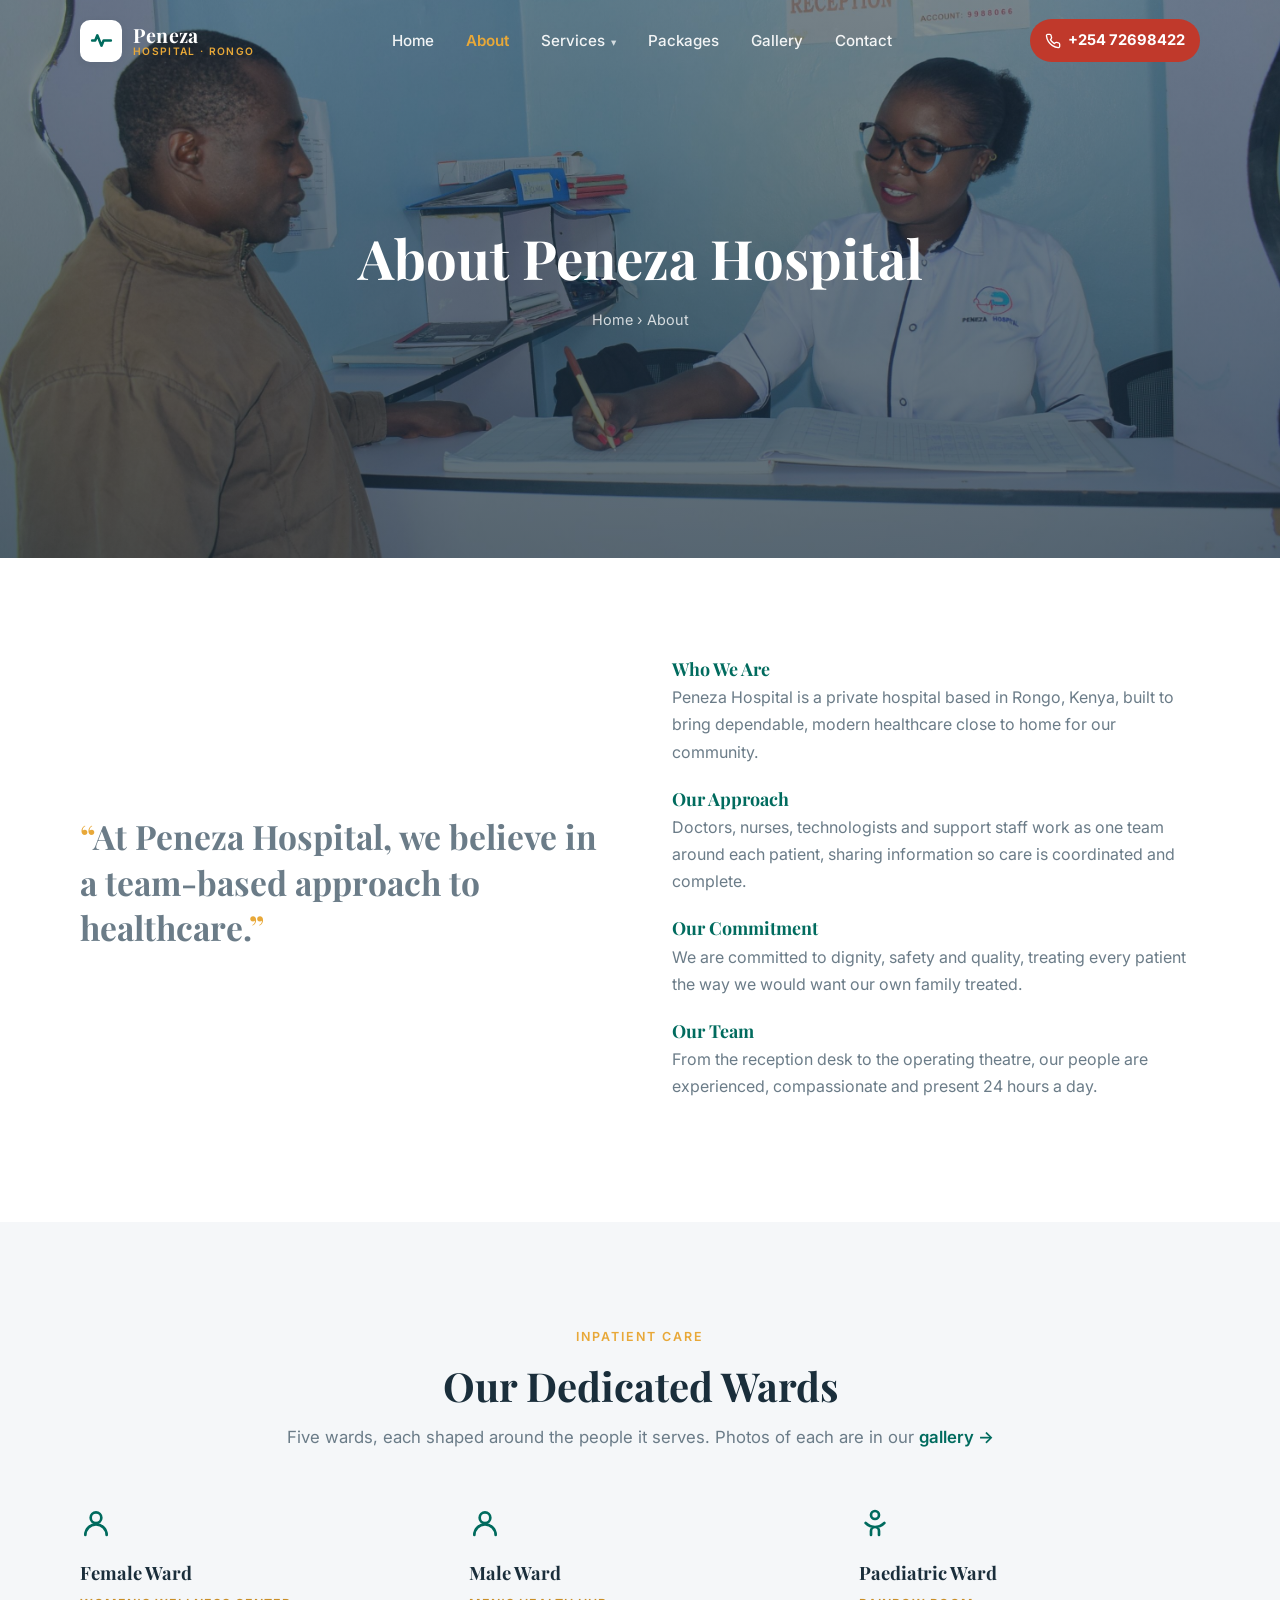
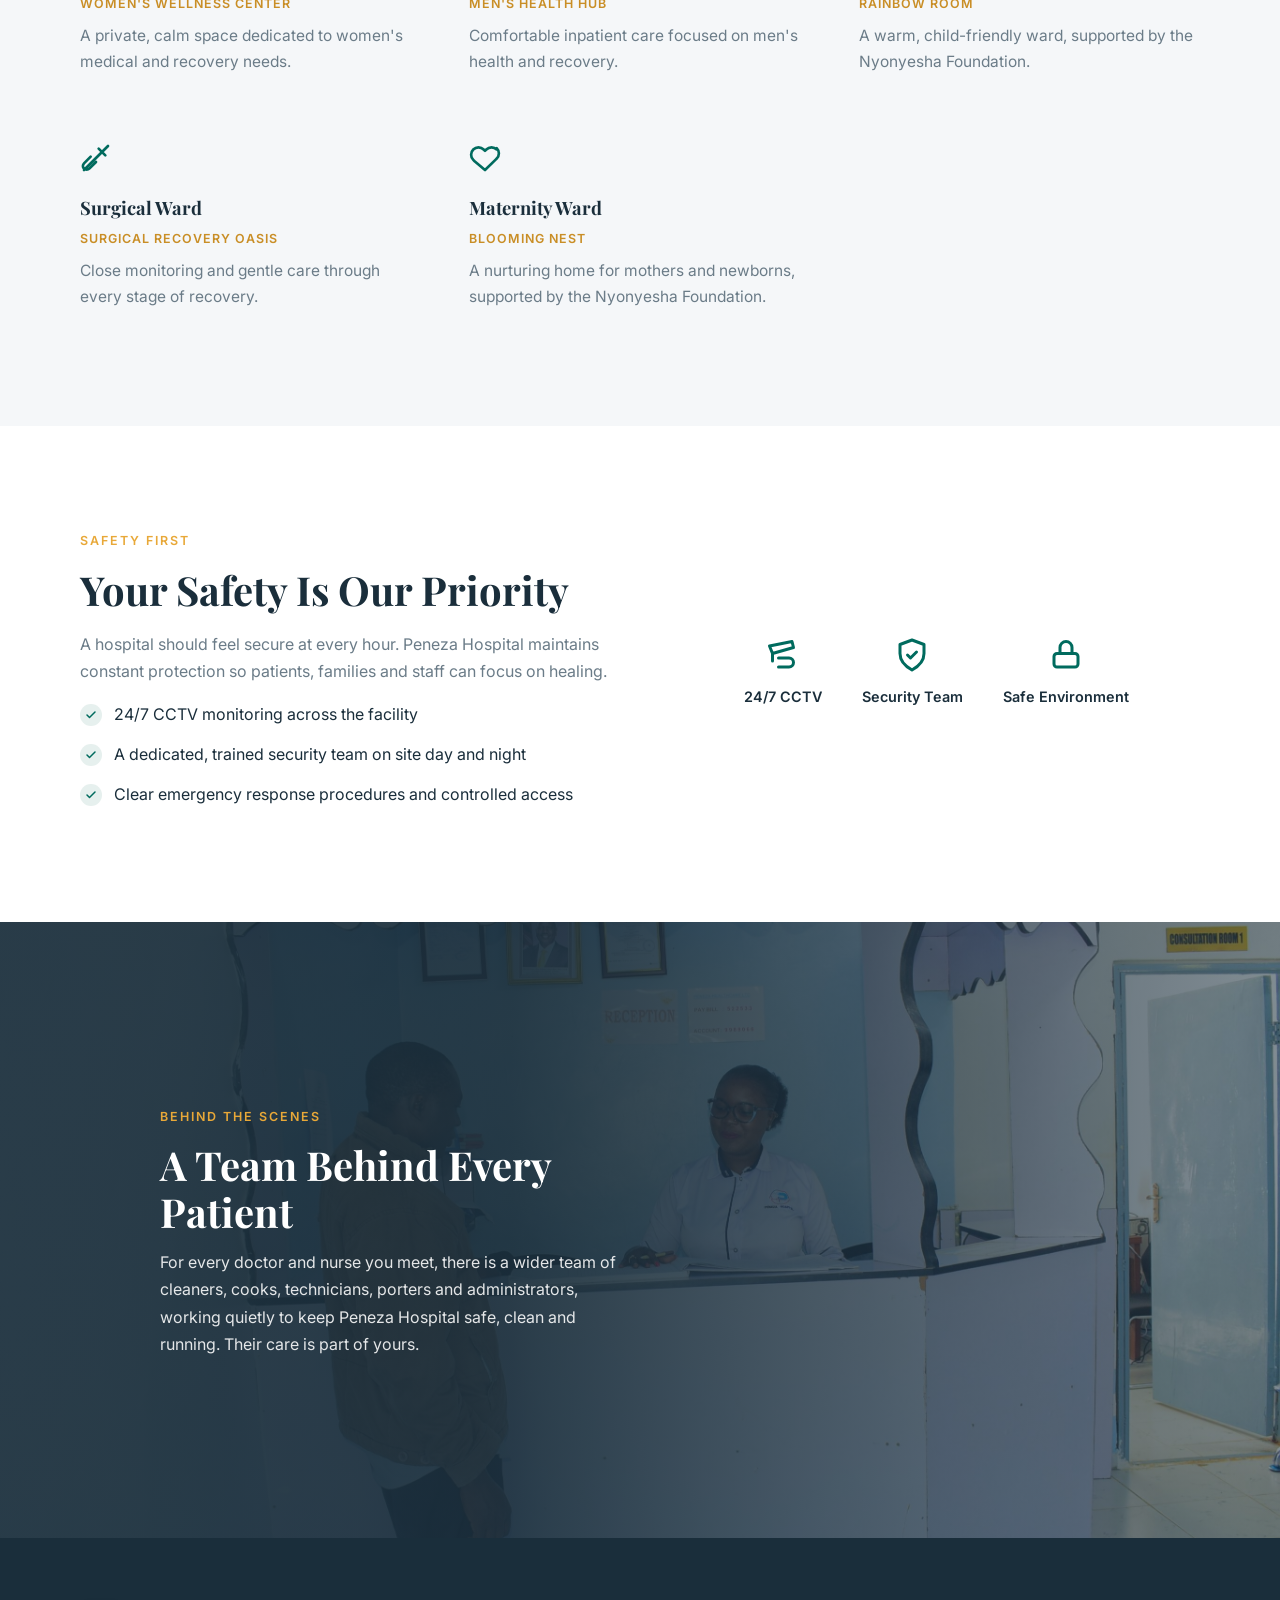
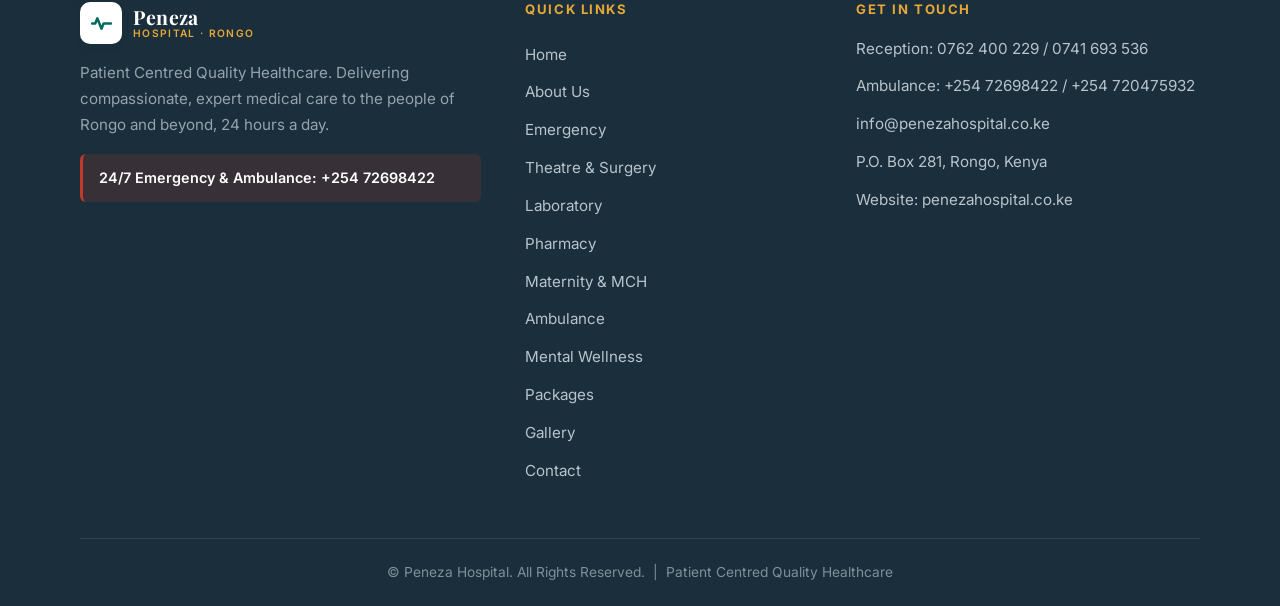
==== about.html @ cadd8152 "Initial commit: website files" ====
<!DOCTYPE html>
<html lang="en">
<head>
<meta charset="UTF-8">
<meta name="viewport" content="width=device-width, initial-scale=1.0">
<title>About · Peneza Hospital</title>
<meta name="description" content="Learn about Peneza Hospital, our team-based approach, dedicated wards, and commitment to safe, compassionate care in Rongo, Kenya.">
<link rel="preconnect" href="https://fonts.googleapis.com">
<link rel="preconnect" href="https://fonts.gstatic.com" crossorigin>
<link href="https://fonts.googleapis.com/css2?family=Playfair+Display:wght@500;600;700;800&family=Inter:wght@400;500;600;700&display=swap" rel="stylesheet">
<link rel="stylesheet" href="css/styles.css">
</head>
<body>
<nav class="nav" id="nav">
  <div class="container nav__inner">
    <a class="logo" href="index.html" aria-label="Peneza Hospital home">
      <span class="logo__mark"><svg viewBox="0 0 24 24" fill="none" stroke="#006B5E" stroke-width="2.4" stroke-linecap="round" stroke-linejoin="round"><path d="M3 12h3l2-5 4 10 2-5h7"/></svg></span>
      <span class="logo__text">
        <span class="logo__name">Peneza</span>
        <span class="logo__tag">Hospital · Rongo</span>
      </span>
    </a>
    <ul class="nav__links">
      <li><a class="navlink" href="index.html">Home</a></li>
      <li><a class="navlink active" href="about.html">About</a></li>
      <li class="has-drop">
        <a class="navlink" href="#" aria-haspopup="true">Services</a>
        <div class="dropdown"><a href="about.html#wards">Inpatient Services</a><a href="emergency.html">Emergency</a><a href="theatre.html">Theatre / Surgery</a><a href="laboratory.html">Laboratory</a><a href="pharmacy.html">Pharmacy</a><a href="maternity.html">Maternity &amp; MCH</a><a href="ambulance.html">Ambulance</a><a href="mental-wellness.html">Mental Wellness</a><a href="contact.html">Outpatient / Special Clinics</a></div>
      </li>
      <li><a class="navlink" href="packages.html">Packages</a></li>
      <li><a class="navlink" href="gallery.html">Gallery</a></li>
      <li><a class="navlink" href="contact.html">Contact</a></li>
    </ul>
    <div class="nav__actions">
      <a class="nav__emergency" href="tel:+25472698422"><svg viewBox="0 0 24 24" fill="none" stroke="currentColor" stroke-width="2" stroke-linecap="round" stroke-linejoin="round"><path d="M22 16.9v3a2 2 0 0 1-2.2 2 19.8 19.8 0 0 1-8.6-3 19.5 19.5 0 0 1-6-6 19.8 19.8 0 0 1-3-8.6A2 2 0 0 1 4.1 2h3a2 2 0 0 1 2 1.7c.1 1 .4 1.9.7 2.8a2 2 0 0 1-.5 2.1L8.1 9.9a16 16 0 0 0 6 6l1.3-1.3a2 2 0 0 1 2.1-.5c.9.3 1.8.6 2.8.7a2 2 0 0 1 1.7 2z"/></svg><span>+254 72698422</span></a>
      <button class="hamburger" aria-label="Open menu" aria-expanded="false"><span></span><span></span><span></span></button>
    </div>
  </div>
</nav>
<div class="mobile-menu" id="mobileMenu">
  <a href="index.html">Home</a>
  <a href="about.html">About</a>
  <span class="mm-sub">Services</span>
  <a href="about.html#wards">Inpatient Services</a><a href="emergency.html">Emergency</a><a href="theatre.html">Theatre / Surgery</a><a href="laboratory.html">Laboratory</a><a href="pharmacy.html">Pharmacy</a><a href="maternity.html">Maternity &amp; MCH</a><a href="ambulance.html">Ambulance</a><a href="mental-wellness.html">Mental Wellness</a><a href="contact.html">Outpatient / Special Clinics</a>
  <a href="packages.html">Packages</a>
  <a href="gallery.html">Gallery</a>
  <a href="contact.html">Contact</a>
  <a class="mm-emergency" href="tel:+25472698422">Emergency: +254 72698422</a>
</div><header class="hero hero--half">
  <div class="hero__bg" style="background-image:url('images/reception/RECEPTION%202.jpeg')"></div>
  <div class="hero__overlay hero__overlay--dark"></div>
  <div class="hero__content"><div class="container"><h1 data-reveal-text>About Peneza Hospital</h1>
        <div class="breadcrumb"><a href="index.html">Home</a> &rsaquo; About</div></div></div>
  
</header>
<section class="section"><div class="container"><div class="split">
  <div class="reveal"><p class="pullquote">At Peneza Hospital, we believe in a team-based approach to healthcare.</p></div>
  <div class="reveal">
    <div class="label-block"><h4>Who We Are</h4><p>Peneza Hospital is a private hospital based in Rongo, Kenya, built to bring dependable, modern healthcare close to home for our community.</p></div>
    <div class="label-block"><h4>Our Approach</h4><p>Doctors, nurses, technologists and support staff work as one team around each patient, sharing information so care is coordinated and complete.</p></div>
    <div class="label-block"><h4>Our Commitment</h4><p>We are committed to dignity, safety and quality, treating every patient the way we would want our own family treated.</p></div>
    <div class="label-block"><h4>Our Team</h4><p>From the reception desk to the operating theatre, our people are experienced, compassionate and present 24 hours a day.</p></div>
  </div>
</div></div></section>
<section class="section section--light" id="wards"><div class="container">
  <div class="section-head"><span class="eyebrow">Inpatient Care</span><h2>Our Dedicated Wards</h2>
  <p>Five wards, each shaped around the people it serves. Photos of each are in our <a href="gallery.html" class="arrow-link" style="font-size:inherit">gallery &rarr;</a></p></div>
  <div class="grid grid--3"><div class="card spotlight reveal"><span class="card__icon"><svg viewBox="0 0 24 24" fill="none" stroke="currentColor" stroke-width="2" stroke-linecap="round" stroke-linejoin="round"><circle cx="12" cy="8" r="4"/><path d="M4 21a8 8 0 0 1 16 0"/></svg></span>
      <h3 style="font-size:1.15rem">Female Ward</h3>
      <span class="role">Women's Wellness Center</span>
      <p>A private, calm space dedicated to women's medical and recovery needs.</p></div><div class="card spotlight reveal"><span class="card__icon"><svg viewBox="0 0 24 24" fill="none" stroke="currentColor" stroke-width="2" stroke-linecap="round" stroke-linejoin="round"><circle cx="12" cy="8" r="4"/><path d="M4 21a8 8 0 0 1 16 0"/></svg></span>
      <h3 style="font-size:1.15rem">Male Ward</h3>
      <span class="role">Men's Health Hub</span>
      <p>Comfortable inpatient care focused on men's health and recovery.</p></div><div class="card spotlight reveal"><span class="card__icon"><svg viewBox="0 0 24 24" fill="none" stroke="currentColor" stroke-width="2" stroke-linecap="round" stroke-linejoin="round"><circle cx="12" cy="6" r="3"/><path d="M9 21v-3a3 3 0 0 1 6 0v3M5 12c2 2 5 3 7 3s5-1 7-3"/></svg></span>
      <h3 style="font-size:1.15rem">Paediatric Ward</h3>
      <span class="role">Rainbow Room</span>
      <p>A warm, child-friendly ward, supported by the Nyonyesha Foundation.</p></div><div class="card spotlight reveal"><span class="card__icon"><svg viewBox="0 0 24 24" fill="none" stroke="currentColor" stroke-width="2" stroke-linecap="round" stroke-linejoin="round"><path d="M3 21 21 3M14 5l5 5M8 11l-5 5a2.8 2.8 0 0 0 4 4l5-5"/></svg></span>
      <h3 style="font-size:1.15rem">Surgical Ward</h3>
      <span class="role">Surgical Recovery Oasis</span>
      <p>Close monitoring and gentle care through every stage of recovery.</p></div><div class="card spotlight reveal"><span class="card__icon"><svg viewBox="0 0 24 24" fill="none" stroke="currentColor" stroke-width="2" stroke-linecap="round" stroke-linejoin="round"><path d="M20.8 5.6a5.5 5.5 0 0 0-7.8 0L12 6.6l-1-1a5.5 5.5 0 0 0-7.8 7.8l1 1L12 21l7.8-7.6 1-1a5.5 5.5 0 0 0 0-7.8z"/></svg></span>
      <h3 style="font-size:1.15rem">Maternity Ward</h3>
      <span class="role">Blooming Nest</span>
      <p>A nurturing home for mothers and newborns, supported by the Nyonyesha Foundation.</p></div></div>
</div></section>
<section class="section"><div class="container"><div class="split">
  <div class="reveal"><span class="eyebrow">Safety First</span><h2>Your Safety Is Our Priority</h2>
  <p>A hospital should feel secure at every hour. Peneza Hospital maintains constant protection so patients, families and staff can focus on healing.</p>
  <ul class="checklist">
    <li>24/7 CCTV monitoring across the facility</li>
    <li>A dedicated, trained security team on site day and night</li>
    <li>Clear emergency response procedures and controlled access</li>
  </ul></div>
  <div class="reveal" style="display:flex;align-items:center;justify-content:center"><div class="badges" style="justify-content:center"><div class="badge"><div class="ico"><svg viewBox="0 0 24 24" fill="none" stroke="currentColor" stroke-width="2" stroke-linecap="round" stroke-linejoin="round"><path d="M3 6l15-3 1 4-14 4zM5 11v5M9 14h7a3 3 0 0 1 0 6H9"/></svg></div><span>24/7 CCTV</span></div><div class="badge"><div class="ico"><svg viewBox="0 0 24 24" fill="none" stroke="currentColor" stroke-width="2" stroke-linecap="round" stroke-linejoin="round"><path d="M12 2 4 5v6c0 5 3.5 8.5 8 11 4.5-2.5 8-6 8-11V5z"/><path d="m9 12 2 2 4-4"/></svg></div><span>Security Team</span></div><div class="badge"><div class="ico"><svg viewBox="0 0 24 24" fill="none" stroke="currentColor" stroke-width="2" stroke-linecap="round" stroke-linejoin="round"><rect x="4" y="11" width="16" height="9" rx="2"/><path d="M8 11V7a4 4 0 0 1 8 0v4"/></svg></div><span>Safe Environment</span></div></div></div>
</div></div></section>
<section class="section feature-banner" style="border-radius:0">
  <div class="feature-banner__media"><img src="images/reception/RECEP%203.jpeg" alt="Peneza Hospital support staff"></div>
  <div class="feature-banner__overlay"></div>
  <div class="container"><div class="feature-banner__inner reveal">
    <span class="eyebrow">Behind The Scenes</span><h2>A Team Behind Every Patient</h2>
    <p>For every doctor and nurse you meet, there is a wider team of cleaners, cooks, technicians, porters and administrators, working quietly to keep Peneza Hospital safe, clean and running. Their care is part of yours.</p>
  </div></div>
</section>
<footer class="footer">
  <div class="container">
    <div class="footer__grid">
      <div>
        <a class="logo" href="index.html">
          <span class="logo__mark"><svg viewBox="0 0 24 24" fill="none" stroke="#006B5E" stroke-width="2.4" stroke-linecap="round" stroke-linejoin="round"><path d="M3 12h3l2-5 4 10 2-5h7"/></svg></span>
          <span class="logo__text"><span class="logo__name">Peneza</span><span class="logo__tag">Hospital · Rongo</span></span>
        </a>
        <p class="footer__tag">Patient Centred Quality Healthcare. Delivering compassionate, expert medical care to the people of Rongo and beyond, 24 hours a day.</p>
        <div class="footer__emergency">24/7 Emergency &amp; Ambulance: +254 72698422</div>
      </div>
      <div>
        <h4>Quick Links</h4>
        <div class="footer__links">
          <a href="index.html">Home</a>
          <a href="about.html">About Us</a>
          <a href="emergency.html">Emergency</a>
          <a href="theatre.html">Theatre &amp; Surgery</a>
          <a href="laboratory.html">Laboratory</a>
          <a href="pharmacy.html">Pharmacy</a>
          <a href="maternity.html">Maternity &amp; MCH</a>
          <a href="ambulance.html">Ambulance</a>
          <a href="mental-wellness.html">Mental Wellness</a>
          <a href="packages.html">Packages</a>
          <a href="gallery.html">Gallery</a>
          <a href="contact.html">Contact</a>
        </div>
      </div>
      <div>
        <h4>Get In Touch</h4>
        <div class="footer__contact">
          <p>Reception: <a href="tel:0762400229">0762 400 229</a> / <a href="tel:0741693536">0741 693 536</a></p>
          <p>Ambulance: <a href="tel:+25472698422">+254 72698422</a> / <a href="tel:+254720475932">+254 720475932</a></p>
          <p><a href="mailto:info@penezahospital.co.ke">info@penezahospital.co.ke</a></p>
          <p>P.O. Box 281, Rongo, Kenya</p>
          <p>Website: penezahospital.co.ke</p>
        </div>
      </div>
    </div>
    <div class="footer__bottom">
      &copy; Peneza Hospital. All Rights Reserved. &nbsp;|&nbsp; Patient Centred Quality Healthcare
    </div>
  </div>
</footer>
<script src="js/script.js"></script>
</body>
</html>
---- css/styles.css ----
/* ============================================================
   PENEZA HOSPITAL — styles.css
   Patient Centred Quality Healthcare
   ============================================================ */

/* ---------- Design Tokens ---------- */
:root {
  --teal:        #006B5E;
  --teal-dark:   #02564B;
  --teal-light:  #E6F0EE;
  --gold:        #E8A838;
  --gold-dark:   #C98E26;
  --dark:        #1A2E3B;
  --dark-90:     rgba(26, 46, 59, 0.90);
  --light-bg:    #F5F7F9;
  --white:       #FFFFFF;
  --muted:       #6B7C88;
  --border:      #E2E8ED;
  --red:         #C0392B;
  --red-dark:    #A2301F;

  --shadow-sm:   0 2px 8px rgba(26, 46, 59, 0.06);
  --shadow-md:   0 6px 24px rgba(26, 46, 59, 0.10);
  --shadow-lg:   0 14px 44px rgba(26, 46, 59, 0.16);

  --radius:      8px;
  --radius-lg:   14px;

  --maxw:        1200px;
  --pad:         clamp(20px, 5vw, 40px);

  --t-fast:      0.2s ease;
  --t-base:      0.3s ease;

  --ff-head:     'Playfair Display', Georgia, serif;
  --ff-body:     'Inter', system-ui, -apple-system, sans-serif;
}

/* ---------- Reset ---------- */
*, *::before, *::after { box-sizing: border-box; }
* { margin: 0; padding: 0; }
html { scroll-behavior: smooth; -webkit-text-size-adjust: 100%; }
body {
  font-family: var(--ff-body);
  font-size: 16px;
  line-height: 1.7;
  color: var(--dark);
  background: var(--white);
  -webkit-font-smoothing: antialiased;
  overflow-x: hidden;
}
img { display: block; max-width: 100%; height: auto; }
a { color: inherit; text-decoration: none; }
ul { list-style: none; }
button { font-family: inherit; cursor: pointer; border: none; background: none; }

/* ---------- Typography ---------- */
h1, h2, h3, h4 { font-family: var(--ff-head); line-height: 1.18; font-weight: 700; color: var(--dark); }
h1 { font-size: clamp(2.1rem, 5vw, 3.4rem); }
h2 { font-size: clamp(1.7rem, 3.6vw, 2.5rem); }
h3 { font-size: clamp(1.2rem, 2vw, 1.5rem); }
h4 { font-size: 1.12rem; }
p  { color: var(--dark); }
.muted { color: var(--muted); }

/* ---------- Layout helpers ---------- */
.container { width: 100%; max-width: var(--maxw); margin: 0 auto; padding: 0 var(--pad); }
.section { padding: clamp(56px, 9vw, 100px) 0; }
.section--light { background: var(--light-bg); }
.section--teal  { background: var(--teal); color: var(--white); }
.section--teal h1, .section--teal h2, .section--teal h3 { color: var(--white); }
.section--dark  { background: var(--dark); color: #DCE4E9; }
.section--dark h1, .section--dark h2, .section--dark h3 { color: var(--white); }

.eyebrow {
  display: inline-block;
  font-family: var(--ff-body);
  font-size: 0.78rem;
  font-weight: 600;
  letter-spacing: 0.16em;
  text-transform: uppercase;
  color: var(--gold);
  margin-bottom: 14px;
}
.section--teal .eyebrow, .section--dark .eyebrow { color: var(--gold); }

.section-head { max-width: 720px; margin: 0 auto clamp(34px, 5vw, 56px); text-align: center; }
.section-head.left { margin-left: 0; text-align: left; }
.section-head p { color: var(--muted); margin-top: 14px; font-size: 1.05rem; }
.section--teal .section-head p, .section--dark .section-head p { color: rgba(255,255,255,0.82); }

.lede { font-size: 1.12rem; color: var(--muted); }

/* ---------- Buttons ---------- */
.btn {
  display: inline-flex; align-items: center; gap: 9px;
  font-family: var(--ff-body);
  font-weight: 600; font-size: 0.98rem;
  padding: 14px 28px; border-radius: var(--radius);
  transition: transform var(--t-fast), background var(--t-fast), color var(--t-fast), box-shadow var(--t-fast);
  white-space: nowrap; line-height: 1;
}
.btn:focus-visible { outline: 3px solid var(--gold); outline-offset: 3px; }
.btn--gold  { background: var(--gold); color: var(--dark); }
.btn--gold:hover { background: var(--gold-dark); transform: translateY(-2px); box-shadow: var(--shadow-md); }
.btn--teal  { background: var(--teal); color: var(--white); }
.btn--teal:hover { background: var(--teal-dark); transform: translateY(-2px); box-shadow: var(--shadow-md); }
.btn--white { background: var(--white); color: var(--teal); }
.btn--white:hover { transform: translateY(-2px); box-shadow: var(--shadow-md); }
.btn--outline { background: transparent; color: var(--white); border: 2px solid rgba(255,255,255,0.85); }
.btn--outline:hover { background: var(--white); color: var(--teal); transform: translateY(-2px); }
.btn--outline-teal { background: transparent; color: var(--teal); border: 2px solid var(--teal); }
.btn--outline-teal:hover { background: var(--teal); color: var(--white); }
.btn--red { background: var(--red); color: var(--white); }
.btn--red:hover { background: var(--red-dark); transform: translateY(-2px); box-shadow: var(--shadow-md); }

.arrow-link {
  display: inline-flex; align-items: center; gap: 7px;
  font-weight: 600; color: var(--teal);
  transition: gap var(--t-fast), color var(--t-fast);
}
.arrow-link:hover { gap: 12px; color: var(--gold-dark); }
.section--teal .arrow-link, .section--dark .arrow-link { color: var(--gold); }

/* ============================================================
   NAVBAR
   ============================================================ */
.nav {
  position: fixed; top: 0; left: 0; right: 0; z-index: 1000;
  background: transparent;
  transition: background var(--t-base), box-shadow var(--t-base), padding var(--t-base);
  padding: 18px 0;
}
.nav.scrolled { background: var(--dark); box-shadow: 0 4px 20px rgba(0,0,0,0.25); padding: 11px 0; }
.nav__inner { display: flex; align-items: center; justify-content: space-between; gap: 18px; }

.logo { display: flex; align-items: center; gap: 11px; color: var(--white); }
.logo__mark {
  width: 42px; height: 42px; border-radius: 10px;
  background: var(--white); display: grid; place-items: center; flex: none;
  box-shadow: var(--shadow-sm);
}
.logo__mark svg { width: 25px; height: 25px; }
.logo__text { line-height: 1.1; }
.logo__name { font-family: var(--ff-head); font-weight: 700; font-size: 1.22rem; color: var(--white); letter-spacing: 0.01em; }
.logo__tag  { display: block; font-size: 0.64rem; letter-spacing: 0.13em; text-transform: uppercase; color: var(--gold); font-weight: 600; }

.nav__links { display: flex; align-items: center; gap: 4px; }
.nav__links > li { position: relative; }
.nav__links a.navlink {
  display: inline-block; padding: 10px 14px; color: rgba(255,255,255,0.92);
  font-weight: 500; font-size: 0.95rem; border-radius: 6px;
  transition: color var(--t-fast), background var(--t-fast);
}
.nav__links a.navlink:hover, .nav__links a.navlink.active { color: var(--gold); }
.nav__links a.navlink.active { font-weight: 600; }

/* dropdown */
.has-drop > .navlink::after { content: "▾"; font-size: 0.7em; margin-left: 6px; opacity: 0.8; }
.dropdown {
  position: absolute; top: calc(100% + 8px); left: 0;
  background: var(--white); min-width: 252px; border-radius: var(--radius);
  box-shadow: var(--shadow-lg); padding: 8px; opacity: 0; visibility: hidden;
  transform: translateY(8px); transition: all var(--t-fast); border: 1px solid var(--border);
}
.has-drop:hover .dropdown, .has-drop:focus-within .dropdown { opacity: 1; visibility: visible; transform: translateY(0); }
.dropdown a {
  display: block; padding: 10px 14px; color: var(--dark); font-size: 0.92rem;
  border-radius: 6px; transition: background var(--t-fast), color var(--t-fast); font-weight: 500;
}
.dropdown a:hover { background: var(--teal-light); color: var(--teal); }

/* nav right actions */
.nav__actions { display: flex; align-items: center; gap: 14px; }
.nav__emergency {
  display: inline-flex; align-items: center; gap: 7px;
  color: var(--white); font-weight: 700; font-size: 0.92rem;
  background: var(--red); padding: 9px 15px; border-radius: 50px;
  animation: pulse 2.2s infinite; white-space: nowrap;
}
.nav__emergency svg { width: 16px; height: 16px; }
@keyframes pulse {
  0%   { box-shadow: 0 0 0 0 rgba(192,57,43,0.55); }
  70%  { box-shadow: 0 0 0 12px rgba(192,57,43,0); }
  100% { box-shadow: 0 0 0 0 rgba(192,57,43,0); }
}

.hamburger { display: none; width: 44px; height: 44px; flex-direction: column; gap: 6px; justify-content: center; align-items: center; }
.hamburger span { width: 26px; height: 2px; background: var(--white); border-radius: 2px; transition: transform var(--t-base), opacity var(--t-base); }
.hamburger.open span:nth-child(1) { transform: translateY(8px) rotate(45deg); }
.hamburger.open span:nth-child(2) { opacity: 0; }
.hamburger.open span:nth-child(3) { transform: translateY(-8px) rotate(-45deg); }

/* mobile overlay menu */
.mobile-menu {
  position: fixed; inset: 0; z-index: 999; background: var(--dark);
  display: flex; flex-direction: column; justify-content: center; align-items: center;
  gap: 6px; padding: 80px 24px 40px; opacity: 0; visibility: hidden; transform: translateY(-12px);
  transition: opacity var(--t-base), transform var(--t-base), visibility var(--t-base);
  overflow-y: auto;
}
.mobile-menu.open { opacity: 1; visibility: visible; transform: translateY(0); }
.mobile-menu a { color: var(--white); font-family: var(--ff-head); font-size: 1.45rem; padding: 9px 0; transition: color var(--t-fast); }
.mobile-menu a:hover, .mobile-menu a.active { color: var(--gold); }
.mobile-menu .mm-sub { font-family: var(--ff-body); font-size: 1rem; color: rgba(255,255,255,0.7); padding: 5px 0; }
.mobile-menu .mm-emergency { margin-top: 20px; color: var(--white); background: var(--red); padding: 12px 26px; border-radius: 50px; font-family: var(--ff-body); font-weight: 700; font-size: 1rem; }

/* ============================================================
   HERO
   ============================================================ */
.hero {
  position: relative; min-height: 100vh; display: flex; align-items: center;
  color: var(--white); text-align: center;
}
.hero--half { min-height: 62vh; }
.hero__bg { position: absolute; inset: 0; background-size: cover; background-position: center; z-index: 0; }
.hero__overlay { position: absolute; inset: 0; z-index: 1; }
.hero__overlay--dark { background: linear-gradient(180deg, rgba(26,46,59,0.55), rgba(26,46,59,0.72)); }
.hero__overlay--teal { background: linear-gradient(180deg, rgba(0,107,94,0.62), rgba(2,40,35,0.80)); }
.hero__overlay--red  { background: linear-gradient(180deg, rgba(120,30,22,0.55), rgba(80,18,12,0.80)); }
.hero__content { position: relative; z-index: 2; width: 100%; }
.hero__content .container { max-width: 880px; }
.hero h1 { color: var(--white); margin-bottom: 18px; }
.hero p { color: rgba(255,255,255,0.9); font-size: 1.18rem; max-width: 640px; margin: 0 auto; }
.hero__cta { display: flex; gap: 16px; justify-content: center; flex-wrap: wrap; margin-top: 32px; }
.hero__scroll { position: absolute; bottom: 28px; left: 50%; transform: translateX(-50%); z-index: 2; color: rgba(255,255,255,0.8); font-size: 0.8rem; letter-spacing: 0.1em; text-transform: uppercase; animation: bob 2.4s ease-in-out infinite; }
@keyframes bob { 0%,100% { transform: translate(-50%, 0); } 50% { transform: translate(-50%, 8px); } }

/* breadcrumb */
.breadcrumb { position: relative; z-index: 2; margin-top: 14px; font-size: 0.9rem; color: rgba(255,255,255,0.78); }
.breadcrumb a:hover { color: var(--gold); }

/* ============================================================
   STATS BAR
   ============================================================ */
.stats { background: var(--teal); }
.stats__grid { display: grid; grid-template-columns: repeat(4, 1fr); }
.stats__item { text-align: center; padding: 40px 20px; color: var(--white); position: relative; }
.stats__item:not(:last-child)::after { content: ""; position: absolute; right: 0; top: 22%; height: 56%; width: 1px; background: rgba(255,255,255,0.22); }
.stats__num { font-family: var(--ff-head); font-size: clamp(1.7rem, 3.4vw, 2.5rem); font-weight: 700; color: var(--gold); line-height: 1; }
.stats__label { margin-top: 10px; font-size: 0.92rem; color: rgba(255,255,255,0.88); }

/* ============================================================
   CARDS / GRIDS
   ============================================================ */
.grid { display: grid; gap: 26px; }
.grid--3 { grid-template-columns: repeat(3, 1fr); }
.grid--2 { grid-template-columns: repeat(2, 1fr); }
.grid--4 { grid-template-columns: repeat(4, 1fr); }

.card {
  background: var(--white); border: 1px solid var(--border); border-radius: var(--radius);
  padding: 32px 28px; box-shadow: var(--shadow-sm);
  transition: transform var(--t-base), box-shadow var(--t-base), border-color var(--t-base);
}
.card:hover { transform: scale(1.02); box-shadow: var(--shadow-md); border-color: var(--teal-light); }
.card__icon {
  width: 56px; height: 56px; border-radius: 12px; background: var(--teal-light);
  display: grid; place-items: center; margin-bottom: 18px; color: var(--teal);
}
.card__icon svg { width: 28px; height: 28px; }
.card h3 { margin-bottom: 10px; }
.card p { color: var(--muted); font-size: 0.97rem; margin-bottom: 16px; }
.card .arrow-link { font-size: 0.92rem; }

/* feature/benefit compact cards */
.feature { text-align: center; padding: 28px 20px; }
.feature .card__icon { margin: 0 auto 18px; }
.feature h4 { margin-bottom: 8px; }
.feature p { color: var(--muted); font-size: 0.94rem; }

/* person cards */
.person h3 { margin-bottom: 6px; }
.person .role { color: var(--gold-dark); font-weight: 600; font-size: 0.85rem; letter-spacing: 0.06em; text-transform: uppercase; margin-bottom: 12px; }

/* ============================================================
   SPLIT LAYOUT
   ============================================================ */
.split { display: grid; grid-template-columns: 1fr 1fr; gap: clamp(30px, 5vw, 64px); align-items: center; }
.split__media { border-radius: var(--radius-lg); overflow: hidden; box-shadow: var(--shadow-md); }
.split__media img { width: 100%; height: 100%; object-fit: cover; aspect-ratio: 4/3; transition: transform 0.5s ease; }
.split__media:hover img { transform: scale(1.04); }
.split--reverse .split__media { order: 2; }
.split h2 { margin-bottom: 18px; }
.split p { color: var(--muted); margin-bottom: 16px; }
.split .label-block { margin-bottom: 22px; }
.split .label-block h4 { color: var(--teal); margin-bottom: 5px; }
.split .label-block p { margin-bottom: 0; }

.checklist li { display: flex; gap: 12px; align-items: flex-start; margin-bottom: 13px; color: var(--dark); }
.checklist li::before { content: ""; flex: none; width: 22px; height: 22px; margin-top: 3px; border-radius: 50%; background: var(--teal-light) url("data:image/svg+xml,%3Csvg xmlns='http://www.w3.org/2000/svg' width='12' height='12' viewBox='0 0 24 24' fill='none' stroke='%23006B5E' stroke-width='3' stroke-linecap='round' stroke-linejoin='round'%3E%3Cpolyline points='20 6 9 17 4 12'/%3E%3C/svg%3E") center / 12px no-repeat; }

/* ============================================================
   WARD SCROLL ROW
   ============================================================ */
.ward-row { display: grid; grid-auto-flow: column; grid-auto-columns: minmax(230px, 1fr); gap: 22px; overflow-x: auto; padding: 6px 2px 22px; scroll-snap-type: x mandatory; }
.ward-row::-webkit-scrollbar { height: 8px; }
.ward-row::-webkit-scrollbar-thumb { background: var(--border); border-radius: 50px; }
.ward-card { position: relative; border-radius: var(--radius); overflow: hidden; box-shadow: var(--shadow-sm); scroll-snap-align: start; transition: transform var(--t-base), box-shadow var(--t-base); }
.ward-card:hover { transform: scale(1.02); box-shadow: var(--shadow-md); }
.ward-card img { width: 100%; aspect-ratio: 3/4; object-fit: cover; }
.ward-card__cap { position: absolute; inset: auto 0 0 0; padding: 40px 18px 18px; background: linear-gradient(180deg, transparent, rgba(26,46,59,0.92)); color: var(--white); }
.ward-card__cap .name { font-family: var(--ff-head); font-weight: 700; font-size: 1.1rem; }
.ward-card__cap .sub { font-size: 0.82rem; color: var(--gold); }

/* ============================================================
   EMERGENCY BANNER
   ============================================================ */
.emergency-banner { position: relative; background: var(--red); color: var(--white); text-align: center; overflow: hidden; }
.emergency-banner::before { content: ""; position: absolute; inset: 0; background: linear-gradient(120deg, var(--red-dark), var(--red)); opacity: 0.6; }
.emergency-banner .container { position: relative; z-index: 1; }
.emergency-banner h2 { color: var(--white); margin-bottom: 12px; }
.emergency-banner p { color: rgba(255,255,255,0.9); max-width: 600px; margin: 0 auto 28px; }
.emergency-banner__btns { display: flex; gap: 16px; justify-content: center; flex-wrap: wrap; }

/* ============================================================
   PHOTO STRIP / GRID
   ============================================================ */
.photo-strip { display: grid; grid-template-columns: repeat(3, 1fr); gap: 16px; }
.photo-strip img { width: 100%; aspect-ratio: 4/3; object-fit: cover; border-radius: var(--radius); box-shadow: var(--shadow-sm); transition: transform var(--t-base); }
.photo-strip img:hover { transform: scale(1.02); }

.photo-grid { display: grid; grid-template-columns: repeat(3, 1fr); gap: 14px; }
.photo-grid img { width: 100%; aspect-ratio: 1/1; object-fit: cover; border-radius: var(--radius); box-shadow: var(--shadow-sm); transition: transform var(--t-base); }
.photo-grid img:hover { transform: scale(1.02); }
.photo-grid .span-2 { grid-column: span 2; aspect-ratio: 2/1; }

/* feature banner (full-width image with text) */
.feature-banner { position: relative; color: var(--white); border-radius: var(--radius-lg); overflow: hidden; }
.feature-banner__media { position: absolute; inset: 0; }
.feature-banner__media img { width: 100%; height: 100%; object-fit: cover; }
.feature-banner__overlay { position: absolute; inset: 0; background: linear-gradient(90deg, rgba(26,46,59,0.92) 40%, rgba(26,46,59,0.55)); }
.feature-banner__inner { position: relative; z-index: 2; padding: clamp(40px, 7vw, 80px); max-width: 620px; }
.feature-banner h2 { color: var(--white); margin-bottom: 14px; }
.feature-banner p { color: rgba(255,255,255,0.88); }

/* ============================================================
   CALLOUT / PROMISE BOX
   ============================================================ */
.callout { background: var(--white); border: 1px solid var(--border); border-left: 5px solid var(--teal); border-radius: var(--radius); padding: clamp(28px, 4vw, 44px); box-shadow: var(--shadow-sm); }
.callout--gold { border-left-color: var(--gold); }
.callout h3 { margin-bottom: 16px; }
.callout .checklist li { color: var(--dark); }
.callout__btns { display: flex; gap: 14px; flex-wrap: wrap; margin-top: 22px; }

.pullquote { font-family: var(--ff-head); font-size: clamp(1.5rem, 3vw, 2.1rem); line-height: 1.35; color: var(--teal); font-weight: 700; }
.pullquote::before { content: "“"; color: var(--gold); }
.pullquote::after { content: "”"; color: var(--gold); }

/* ============================================================
   ACCORDION
   ============================================================ */
.accordion { border: 1px solid var(--border); border-radius: var(--radius); overflow: hidden; background: var(--white); box-shadow: var(--shadow-sm); }
.acc-item + .acc-item { border-top: 1px solid var(--border); }
.acc-head { width: 100%; text-align: left; padding: 22px 26px; font-family: var(--ff-head); font-size: 1.12rem; font-weight: 700; color: var(--dark); display: flex; justify-content: space-between; align-items: center; gap: 16px; transition: background var(--t-fast); }
.acc-head:hover { background: var(--light-bg); }
.acc-head .plus { flex: none; width: 26px; height: 26px; position: relative; }
.acc-head .plus::before, .acc-head .plus::after { content: ""; position: absolute; background: var(--teal); border-radius: 2px; transition: transform var(--t-base); }
.acc-head .plus::before { top: 12px; left: 4px; right: 4px; height: 2px; }
.acc-head .plus::after { left: 12px; top: 4px; bottom: 4px; width: 2px; }
.acc-item.open .plus::after { transform: rotate(90deg); opacity: 0; }
.acc-body { max-height: 0; overflow: hidden; transition: max-height var(--t-base); }
.acc-body__inner { padding: 0 26px 24px; color: var(--muted); }
.acc-body__inner ul { columns: 2; column-gap: 30px; }
.acc-body__inner li { margin-bottom: 8px; }

/* ============================================================
   GALLERY
   ============================================================ */
.filter-bar { display: flex; flex-wrap: wrap; gap: 10px; justify-content: center; margin-bottom: 40px; }
.filter-btn { padding: 9px 20px; border-radius: 50px; border: 1px solid var(--border); background: var(--white); color: var(--dark); font-weight: 600; font-size: 0.9rem; transition: all var(--t-fast); }
.filter-btn:hover { border-color: var(--teal); color: var(--teal); }
.filter-btn.active { background: var(--gold); border-color: var(--gold); color: var(--dark); }

.masonry { columns: 3; column-gap: 14px; }
.gallery-item { break-inside: avoid; margin-bottom: 14px; position: relative; border-radius: var(--radius); overflow: hidden; cursor: pointer; box-shadow: var(--shadow-sm); }
.gallery-item img { width: 100%; transition: transform var(--t-base); }
.gallery-item:hover img { transform: scale(1.05); }
.gallery-item__cap { position: absolute; inset: 0; background: rgba(0,107,94,0.0); display: flex; align-items: flex-end; padding: 16px; opacity: 0; transition: opacity var(--t-base), background var(--t-base); }
.gallery-item:hover .gallery-item__cap { opacity: 1; background: linear-gradient(180deg, transparent, rgba(0,107,94,0.85)); }
.gallery-item__cap span { color: var(--white); font-weight: 600; font-size: 0.85rem; letter-spacing: 0.08em; text-transform: uppercase; }
.gallery-item.hide { display: none; }

/* lightbox */
.lightbox { position: fixed; inset: 0; z-index: 2000; background: rgba(15,24,30,0.93); display: none; align-items: center; justify-content: center; padding: 40px; }
.lightbox.open { display: flex; }
.lightbox img { max-width: 90vw; max-height: 84vh; border-radius: var(--radius); box-shadow: var(--shadow-lg); }
.lb-btn { position: absolute; background: rgba(255,255,255,0.12); color: var(--white); width: 52px; height: 52px; border-radius: 50%; font-size: 1.6rem; display: grid; place-items: center; transition: background var(--t-fast); }
.lb-btn:hover { background: rgba(255,255,255,0.28); }
.lb-prev { left: 24px; top: 50%; transform: translateY(-50%); }
.lb-next { right: 24px; top: 50%; transform: translateY(-50%); }
.lb-close { top: 24px; right: 24px; }
.lb-cap { position: absolute; bottom: 24px; left: 0; right: 0; text-align: center; color: rgba(255,255,255,0.85); font-size: 0.9rem; letter-spacing: 0.06em; text-transform: uppercase; }

/* ============================================================
   CONTACT FORM
   ============================================================ */
.contact-grid { display: grid; grid-template-columns: 1.5fr 1fr; gap: clamp(30px, 5vw, 56px); align-items: start; }
.form-field { margin-bottom: 18px; }
.form-field label { display: block; font-weight: 600; font-size: 0.9rem; margin-bottom: 7px; }
.form-field input, .form-field select, .form-field textarea {
  width: 100%; padding: 13px 15px; border: 1px solid var(--border); border-radius: var(--radius);
  font-family: var(--ff-body); font-size: 0.97rem; color: var(--dark); background: var(--white);
  transition: border-color var(--t-fast), box-shadow var(--t-fast);
}
.form-field input:focus, .form-field select:focus, .form-field textarea:focus {
  outline: none; border-color: var(--teal); box-shadow: 0 0 0 3px var(--teal-light);
}
.form-field textarea { resize: vertical; min-height: 130px; }
.form-row { display: grid; grid-template-columns: 1fr 1fr; gap: 18px; }

.info-card { background: var(--white); border: 1px solid var(--border); border-radius: var(--radius); padding: 30px; box-shadow: var(--shadow-sm); }
.info-row { display: flex; gap: 14px; align-items: flex-start; padding: 14px 0; border-bottom: 1px solid var(--border); }
.info-row:last-child { border-bottom: none; }
.info-row .ico { flex: none; width: 40px; height: 40px; border-radius: 10px; background: var(--teal-light); color: var(--teal); display: grid; place-items: center; }
.info-row .ico svg { width: 20px; height: 20px; }
.info-row h4 { font-family: var(--ff-body); font-size: 0.8rem; letter-spacing: 0.08em; text-transform: uppercase; color: var(--muted); margin-bottom: 3px; }
.info-row p, .info-row a { font-weight: 600; font-size: 0.98rem; color: var(--dark); }
.info-row a:hover { color: var(--teal); }

.map-placeholder { width: 100%; height: 360px; border-radius: var(--radius-lg); background: repeating-linear-gradient(45deg, #E8EDF0, #E8EDF0 14px, #EEF2F4 14px, #EEF2F4 28px); border: 1px solid var(--border); display: grid; place-items: center; color: var(--muted); font-weight: 600; letter-spacing: 0.05em; }

/* inline email capture */
.email-capture { display: flex; gap: 12px; max-width: 520px; margin: 26px auto 0; flex-wrap: wrap; }
.email-capture input { flex: 1; min-width: 220px; padding: 14px 18px; border-radius: var(--radius); border: none; font-family: var(--ff-body); font-size: 0.97rem; }
.email-capture input:focus { outline: 3px solid var(--gold); }

/* form success note */
.form-note { margin-top: 14px; padding: 12px 16px; border-radius: var(--radius); background: var(--teal-light); color: var(--teal-dark); font-weight: 600; font-size: 0.92rem; display: none; }
.form-note.show { display: block; }

/* package cards */
.pkg { display: flex; flex-direction: column; border-radius: var(--radius-lg); overflow: hidden; background: var(--white); border: 1px solid var(--border); box-shadow: var(--shadow-sm); transition: transform var(--t-base), box-shadow var(--t-base); }
.pkg:hover { transform: scale(1.02); box-shadow: var(--shadow-lg); }
.pkg__head { background: var(--teal); color: var(--white); padding: 30px 28px; }
.pkg:nth-child(2) .pkg__head { background: var(--dark); }
.pkg:nth-child(3) .pkg__head { background: var(--teal-dark); }
.pkg__head h3 { color: var(--white); }
.pkg__head .tag { display: inline-block; font-size: 0.72rem; letter-spacing: 0.12em; text-transform: uppercase; color: var(--gold); font-weight: 600; margin-bottom: 8px; }
.pkg__body { padding: 28px; flex: 1; }
.pkg__body p { color: var(--muted); margin-bottom: 18px; }
.pkg__body .checklist li { font-size: 0.95rem; }
.pkg__foot { padding: 0 28px 28px; }

/* condition tags (mental wellness) */
.condition-grid { display: grid; grid-template-columns: repeat(3, 1fr); gap: 16px; }
.condition { background: var(--white); border: 1px solid var(--border); border-radius: var(--radius); padding: 22px 24px; display: flex; align-items: center; gap: 14px; transition: transform var(--t-base), box-shadow var(--t-base), border-color var(--t-base); }
.condition:hover { transform: scale(1.02); box-shadow: var(--shadow-sm); border-color: var(--teal-light); }
.condition .dot { flex: none; width: 10px; height: 10px; border-radius: 50%; background: var(--teal); }
.condition span { font-weight: 600; color: var(--dark); font-size: 0.97rem; }

/* trust badges */
.badges { display: flex; gap: 28px; flex-wrap: wrap; }
.badge { text-align: center; }
.badge .ico { width: 64px; height: 64px; border-radius: 16px; background: var(--teal-light); color: var(--teal); display: grid; place-items: center; margin: 0 auto 12px; }
.badge .ico svg { width: 30px; height: 30px; }
.badge span { font-weight: 600; font-size: 0.9rem; }

/* ============================================================
   FOOTER
   ============================================================ */
.footer { background: var(--dark); color: #B7C4CC; padding: 64px 0 0; }
.footer__grid { display: grid; grid-template-columns: 1.4fr 1fr 1.2fr; gap: 44px; padding-bottom: 48px; }
.footer .logo__name, .footer h4 { color: var(--white); }
.footer__tag { margin: 16px 0; font-size: 0.95rem; color: #93A4AD; }
.footer h4 { font-family: var(--ff-body); font-size: 0.82rem; letter-spacing: 0.12em; text-transform: uppercase; margin-bottom: 18px; color: var(--gold); }
.footer__links a { display: block; padding: 6px 0; color: #B7C4CC; font-size: 0.95rem; transition: color var(--t-fast), padding-left var(--t-fast); }
.footer__links a:hover { color: var(--white); padding-left: 5px; }
.footer__contact p { font-size: 0.95rem; margin-bottom: 12px; color: #B7C4CC; }
.footer__contact a:hover { color: var(--white); }
.footer__emergency { margin-top: 16px; padding: 12px 16px; background: rgba(192,57,43,0.18); border-left: 3px solid var(--red); border-radius: 6px; color: var(--white); font-weight: 600; font-size: 0.9rem; }
.footer__bottom { border-top: 1px solid rgba(255,255,255,0.1); padding: 22px 0; text-align: center; font-size: 0.86rem; color: #7E909A; }

/* ============================================================
   REVEAL ANIMATION
   ============================================================ */
.reveal { opacity: 0; transform: translateY(24px); transition: opacity 0.6s ease, transform 0.6s ease; }
.reveal.in { opacity: 1; transform: translateY(0); }

/* ============================================================
   RESPONSIVE
   ============================================================ */
@media (max-width: 1024px) {
  .nav__links, .nav__actions .btn--gold { display: none; }
  .hamburger { display: flex; }
  .nav__emergency { display: none; }
  .grid--4 { grid-template-columns: repeat(2, 1fr); }
  .condition-grid { grid-template-columns: repeat(2, 1fr); }
  .masonry { columns: 2; }
}
@media (max-width: 768px) {
  .stats__grid { grid-template-columns: repeat(2, 1fr); }
  .stats__item:nth-child(2)::after { display: none; }
  .grid--3, .grid--2, .grid--4 { grid-template-columns: 1fr; }
  .split { grid-template-columns: 1fr; }
  .split--reverse .split__media { order: 0; }
  .photo-strip, .photo-grid { grid-template-columns: 1fr 1fr; }
  .photo-grid .span-2 { grid-column: span 2; }
  .contact-grid { grid-template-columns: 1fr; }
  .form-row { grid-template-columns: 1fr; }
  .footer__grid { grid-template-columns: 1fr; gap: 32px; }
  .condition-grid { grid-template-columns: 1fr; }
  .masonry { columns: 1; }
  .acc-body__inner ul { columns: 1; }
  .lb-prev { left: 10px; } .lb-next { right: 10px; }
}
@media (prefers-reduced-motion: reduce) {
  *, *::before, *::after { animation-duration: 0.001ms !important; animation-iteration-count: 1 !important; transition-duration: 0.001ms !important; scroll-behavior: auto !important; }
  .reveal { opacity: 1; transform: none; }
}

/* ============================================================
   REACTBITS-INSPIRED ENHANCEMENTS (Aurora · Split Text ·
   Shiny Text · Count Up · Tilted Card)  — used with restraint
   ============================================================ */

/* --- Shiny / gradient eyebrow (sitewide accent thread) --- */
.eyebrow {
  background: linear-gradient(100deg, var(--gold-dark) 0%, var(--gold) 25%, #F6D08A 45%, var(--gold) 65%, var(--gold-dark) 100%);
  background-size: 220% auto;
  -webkit-background-clip: text; background-clip: text;
  -webkit-text-fill-color: transparent;
  animation: eyebrowShine 7s linear infinite;
}
@keyframes eyebrowShine { to { background-position: 220% center; } }

/* --- Aurora hero (photo-less pages: mental wellness, packages, contact) --- */
.hero--aurora { background: #0C1A20; overflow: hidden; }
.hero--aurora .hero__aurora {
  position: absolute; inset: -25%; z-index: 0;
  filter: blur(46px) saturate(125%);
  background:
    radial-gradient(38% 46% at 18% 28%, rgba(0,140,122,0.85), transparent 70%),
    radial-gradient(42% 52% at 78% 22%, rgba(232,168,56,0.45), transparent 72%),
    radial-gradient(48% 58% at 62% 78%, rgba(0,107,94,0.95), transparent 72%),
    radial-gradient(40% 50% at 28% 82%, rgba(13,32,42,0.95), transparent 70%);
  background-repeat: no-repeat;
  animation: auroraDrift 22s ease-in-out infinite alternate;
}
@keyframes auroraDrift {
  0%   { transform: translate3d(-3%,-2%,0) scale(1.05) rotate(0deg); }
  50%  { transform: translate3d(3%, 2%,0) scale(1.14) rotate(2deg); }
  100% { transform: translate3d(-2%,3%,0) scale(1.07) rotate(-1deg); }
}
.hero__overlay--aurora { background: linear-gradient(180deg, rgba(10,20,26,0.34), rgba(10,20,26,0.62)); }
.hero--aurora::after { /* fine grain to avoid banding */
  content:""; position:absolute; inset:0; z-index:1; pointer-events:none; opacity:0.5; mix-blend-mode:overlay;
  background-image:url("data:image/svg+xml,%3Csvg xmlns='http://www.w3.org/2000/svg' width='120' height='120'%3E%3Cfilter id='n'%3E%3CfeTurbulence type='fractalNoise' baseFrequency='0.9' numOctaves='2'/%3E%3C/filter%3E%3Crect width='120' height='120' filter='url(%23n)' opacity='0.5'/%3E%3C/svg%3E");
}

/* --- Split Text: word-by-word blur/fade reveal --- */
.reveal-text .word {
  display: inline-block; opacity: 0; filter: blur(10px);
  transform: translateY(0.45em);
  transition: opacity .7s cubic-bezier(.2,.7,.2,1), transform .7s cubic-bezier(.2,.7,.2,1), filter .7s ease;
}
.reveal-text.in .word { opacity: 1; filter: blur(0); transform: none; transition-delay: calc(var(--i) * 55ms); }

/* --- Staggered reveal for grouped items --- */
.reveal.in.stagger > * { animation: riseIn .6s both; }

/* --- Tilted Card with glare (single feature image per page) --- */
.tilt { transform-style: preserve-3d; transition: transform .25s cubic-bezier(.2,.7,.2,1); will-change: transform; }
.tilt__glare {
  position: absolute; inset: 0; border-radius: inherit; pointer-events: none; z-index: 3; opacity: 0;
  background: radial-gradient(circle at var(--gx,50%) var(--gy,50%), rgba(255,255,255,0.40), rgba(255,255,255,0) 55%);
  transition: opacity .3s ease; mix-blend-mode: soft-light;
}
.tilt:hover .tilt__glare { opacity: 1; }

/* --- Spotlight glare follow on cards --- */
.spotlight { position: relative; overflow: hidden; }
.spotlight::before {
  content: ""; position: absolute; inset: 0; z-index: 0; pointer-events: none; opacity: 0;
  background: radial-gradient(220px circle at var(--mx,50%) var(--my,50%), rgba(0,107,94,0.10), transparent 60%);
  transition: opacity .3s ease;
}
.spotlight:hover::before { opacity: 1; }
.spotlight > * { position: relative; z-index: 1; }

/* --- Aurora-tinted banner replacement for photo feature banners --- */
.aurora-banner { position: relative; overflow: hidden; color: var(--white); border-radius: 0; background: #0C1A20; }
.aurora-banner .hero__aurora { filter: blur(54px) saturate(120%); }
.aurora-banner__inner { position: relative; z-index: 2; max-width: 640px; padding: clamp(40px,7vw,80px); }
.aurora-banner h2 { color: var(--white); margin-bottom: 14px; }
.aurora-banner p { color: rgba(255,255,255,0.9); }

@media (prefers-reduced-motion: reduce) {
  .eyebrow { animation: none; }
  .hero--aurora .hero__aurora, .aurora-banner .hero__aurora { animation: none; }
  .reveal-text .word { opacity: 1; filter: none; transform: none; }
  .tilt { transform: none !important; }
}

/* ============================================================
   REFINEMENT — open editorial layout (no boxed cards/chips)
   ============================================================ */

/* Calm the eyebrow: solid gold, no shimmer (reads less "AI") */
.eyebrow { background: none; -webkit-text-fill-color: var(--gold); color: var(--gold); animation: none; }

/* Cards become open blocks — no border, background or shadow */
.card { background: transparent; border: none; box-shadow: none; border-radius: 0; padding: 0; }
.card:hover { transform: none; box-shadow: none; border-color: transparent; }
.grid { gap: clamp(30px, 4vw, 52px) clamp(28px, 4vw, 48px); }
a.card { display: block; }

/* Icons: no chip box behind them, just the mark */
.card__icon, .feature .card__icon {
  width: auto; height: auto; background: none; border-radius: 0;
  margin: 0 0 14px; color: var(--teal); display: block;
}
.feature .card__icon { margin: 0 auto 14px; }
.card__icon svg { width: 32px; height: 32px; }
.feature { text-align: center; padding: 0 6px; }

/* The little ward "role" label */
.role { display: block; color: var(--gold-dark); font-weight: 600; font-size: 0.78rem;
  letter-spacing: 0.08em; text-transform: uppercase; margin: 2px 0 8px; }

/* Kill the spotlight glare (was tied to the boxes) */
.spotlight::before { display: none !important; }

/* Conditions: a clean ruled list, not tiles */
.condition { background: transparent; border: none; border-radius: 0; box-shadow: none;
  padding: 14px 4px; border-bottom: 1px solid var(--border); }
.condition:hover { transform: none; box-shadow: none; border-color: var(--border); }

/* Safety badges: icon-only, no chip */
.badge .ico { width: auto; height: auto; background: none; border-radius: 0; margin: 0 auto 10px; color: var(--teal); }
.badge .ico svg { width: 36px; height: 36px; }
.badges { gap: 40px; }

/* Callout / promise: a left rule, not a full box */
.callout { background: transparent; border: none; border-left: 3px solid var(--teal);
  box-shadow: none; border-radius: 0; padding: 4px 0 4px 26px; }
.callout--gold { border-left-color: var(--gold); }

/* Package tiers: clean white panels, no border or shadow */
.pkg { border: none; box-shadow: none; }
.pkg:hover { transform: none; box-shadow: var(--shadow-sm); }

/* Contact: open info rows, no boxes */
.contact-info { display: grid; grid-template-columns: repeat(2, 1fr); gap: 0 56px; }
.contact-info__item { display: flex; gap: 16px; align-items: flex-start;
  padding: 24px 0; border-bottom: 1px solid var(--border); }
.contact-info__item .ico { flex: none; color: var(--teal); }
.contact-info__item .ico svg { width: 26px; height: 26px; }
.contact-info__item h4 { font-family: var(--ff-body); font-size: 0.76rem; letter-spacing: 0.1em;
  text-transform: uppercase; color: var(--muted); margin-bottom: 5px; }
.contact-info__item p, .contact-info__item a { font-weight: 600; font-size: 1.04rem; color: var(--dark); line-height: 1.5; }
.contact-info__item a:hover { color: var(--teal); }
@media (max-width: 768px) { .contact-info { grid-template-columns: 1fr; gap: 0; } }
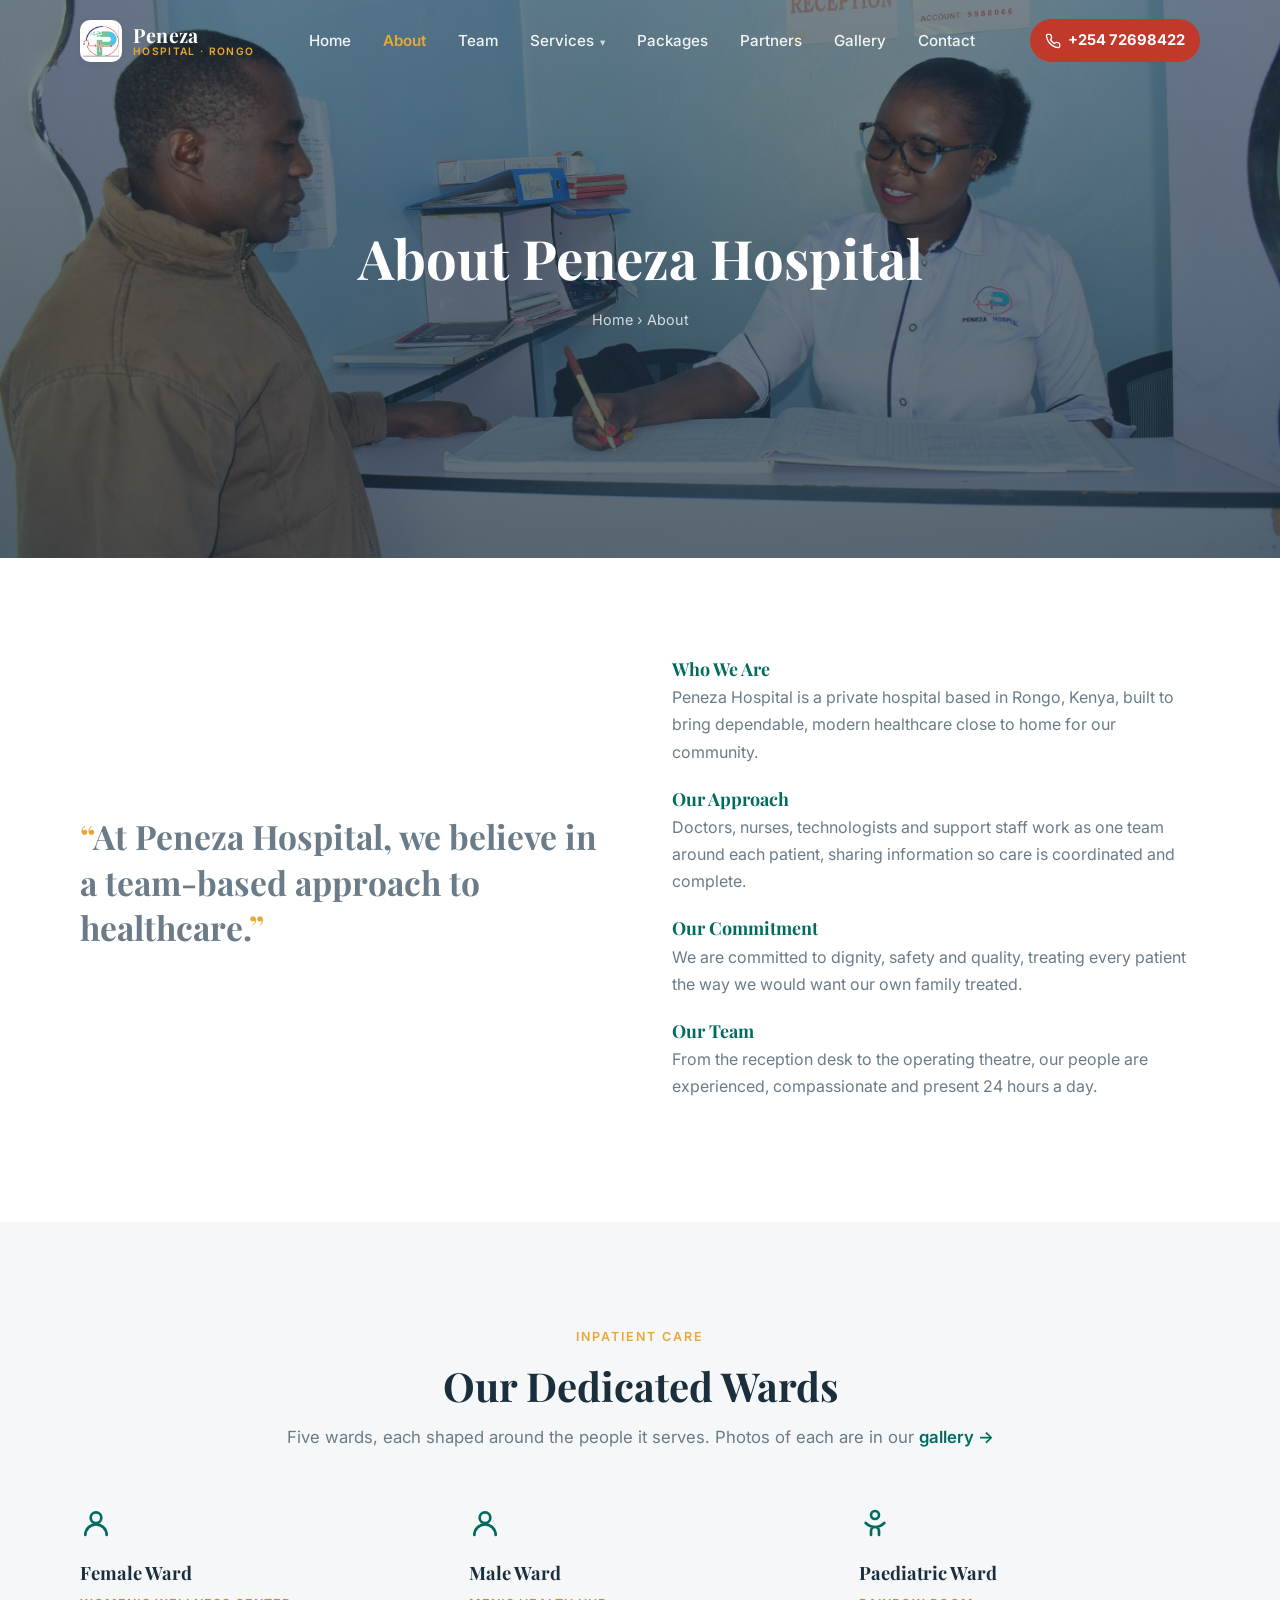
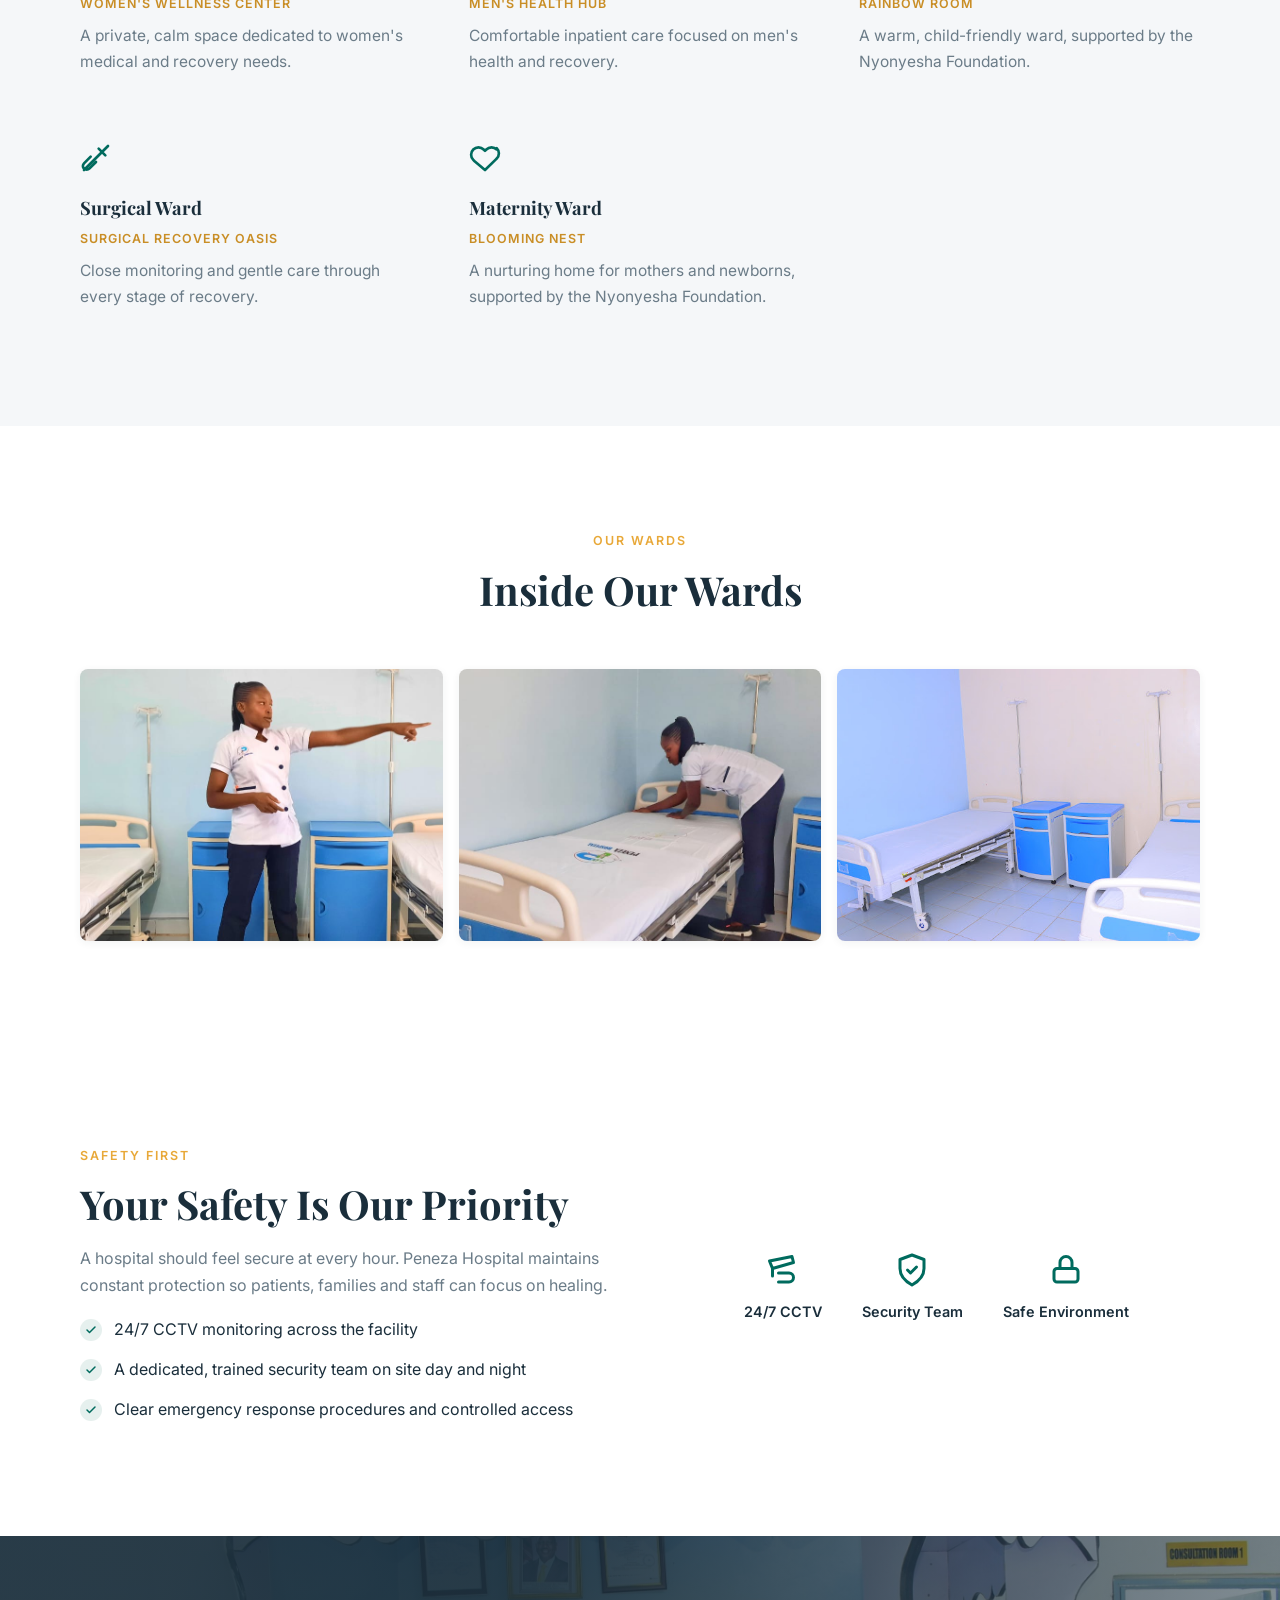
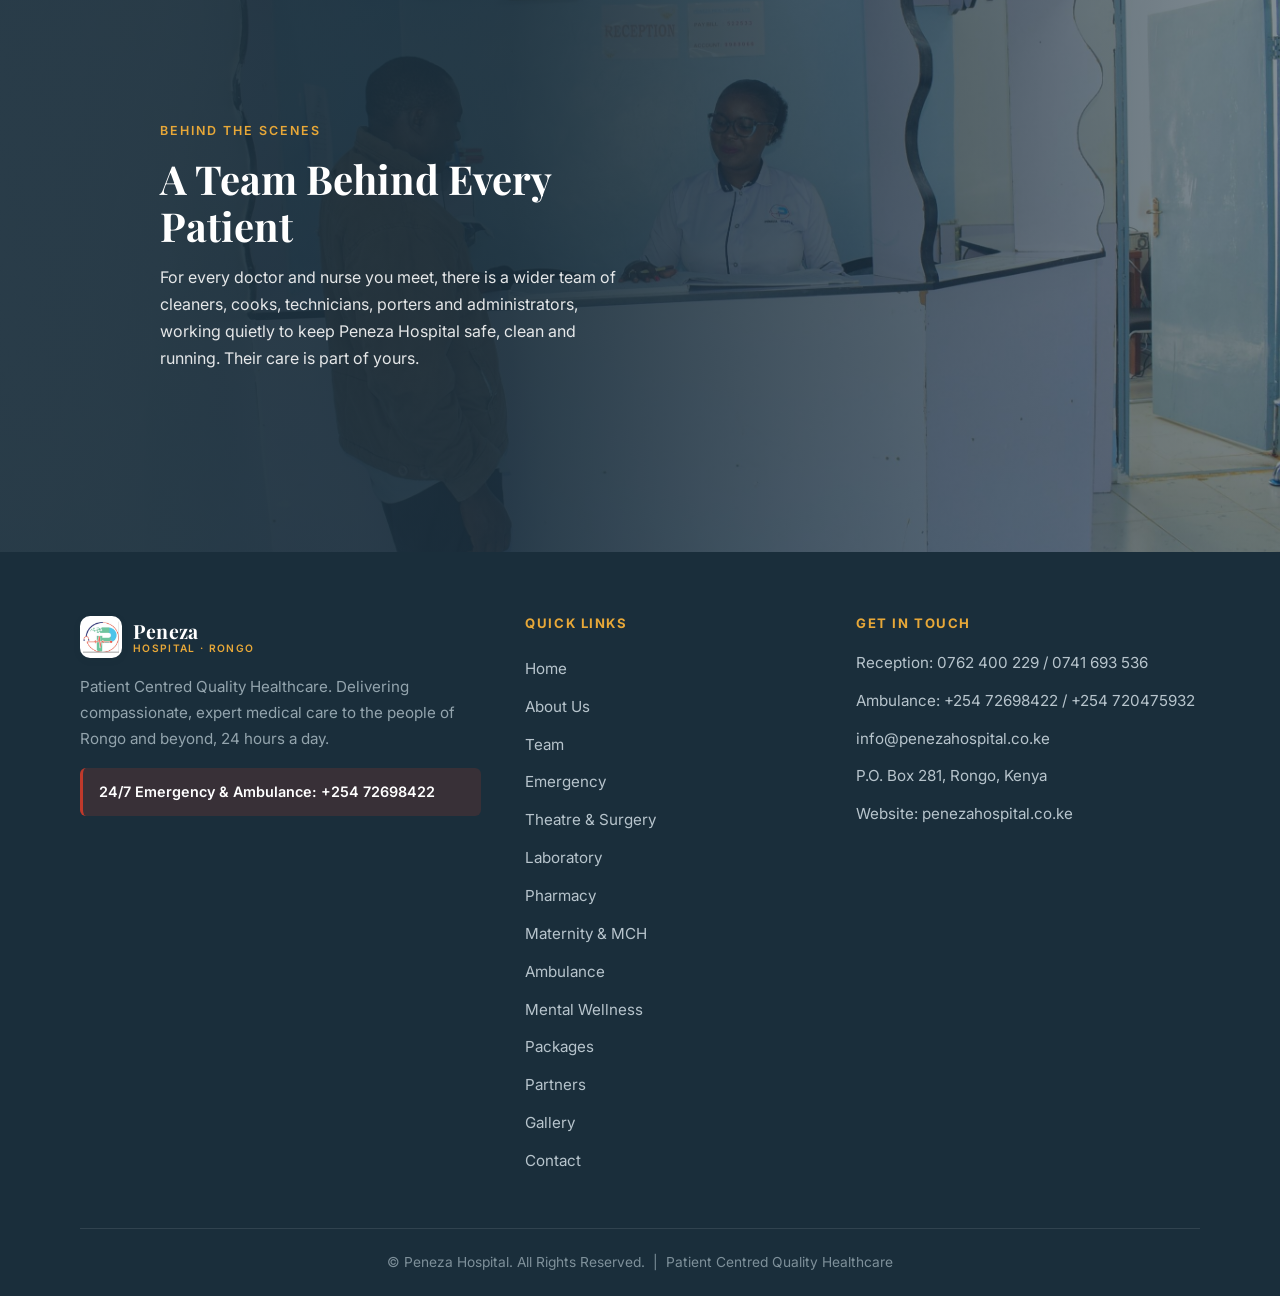
==== commit b0f0ec2d: "Saicharan big black" ====
--- a/about.html
+++ b/about.html
@@ -8,13 +8,14 @@
 <link rel="preconnect" href="https://fonts.googleapis.com">
 <link rel="preconnect" href="https://fonts.gstatic.com" crossorigin>
 <link href="https://fonts.googleapis.com/css2?family=Playfair+Display:wght@500;600;700;800&family=Inter:wght@400;500;600;700&display=swap" rel="stylesheet">
+<link rel="icon" type="image/png" href="images/logo-mark.png">
 <link rel="stylesheet" href="css/styles.css">
 </head>
 <body>
 <nav class="nav" id="nav">
   <div class="container nav__inner">
     <a class="logo" href="index.html" aria-label="Peneza Hospital home">
-      <span class="logo__mark"><svg viewBox="0 0 24 24" fill="none" stroke="#006B5E" stroke-width="2.4" stroke-linecap="round" stroke-linejoin="round"><path d="M3 12h3l2-5 4 10 2-5h7"/></svg></span>
+      <span class="logo__mark"><img src="images/logo-mark.png" alt="Peneza Hospital logo"></span>
       <span class="logo__text">
         <span class="logo__name">Peneza</span>
         <span class="logo__tag">Hospital · Rongo</span>
@@ -22,13 +23,13 @@
     </a>
     <ul class="nav__links">
       <li><a class="navlink" href="index.html">Home</a></li>
-      <li><a class="navlink active" href="about.html">About</a></li>
+      <li><a class="navlink active" href="about.html">About</a></li><li><a class="navlink" href="team.html">Team</a></li>
       <li class="has-drop">
         <a class="navlink" href="#" aria-haspopup="true">Services</a>
         <div class="dropdown"><a href="about.html#wards">Inpatient Services</a><a href="emergency.html">Emergency</a><a href="theatre.html">Theatre / Surgery</a><a href="laboratory.html">Laboratory</a><a href="pharmacy.html">Pharmacy</a><a href="maternity.html">Maternity &amp; MCH</a><a href="ambulance.html">Ambulance</a><a href="mental-wellness.html">Mental Wellness</a><a href="contact.html">Outpatient / Special Clinics</a></div>
       </li>
       <li><a class="navlink" href="packages.html">Packages</a></li>
-      <li><a class="navlink" href="gallery.html">Gallery</a></li>
+      <li><a class="navlink" href="partners.html">Partners</a></li><li><a class="navlink" href="gallery.html">Gallery</a></li>
       <li><a class="navlink" href="contact.html">Contact</a></li>
     </ul>
     <div class="nav__actions">
@@ -40,9 +41,11 @@
 <div class="mobile-menu" id="mobileMenu">
   <a href="index.html">Home</a>
   <a href="about.html">About</a>
+  <a href="team.html">Team</a>
   <span class="mm-sub">Services</span>
   <a href="about.html#wards">Inpatient Services</a><a href="emergency.html">Emergency</a><a href="theatre.html">Theatre / Surgery</a><a href="laboratory.html">Laboratory</a><a href="pharmacy.html">Pharmacy</a><a href="maternity.html">Maternity &amp; MCH</a><a href="ambulance.html">Ambulance</a><a href="mental-wellness.html">Mental Wellness</a><a href="contact.html">Outpatient / Special Clinics</a>
   <a href="packages.html">Packages</a>
+  <a href="partners.html">Partners</a>
   <a href="gallery.html">Gallery</a>
   <a href="contact.html">Contact</a>
   <a class="mm-emergency" href="tel:+25472698422">Emergency: +254 72698422</a>
@@ -82,6 +85,14 @@
       <span class="role">Blooming Nest</span>
       <p>A nurturing home for mothers and newborns, supported by the Nyonyesha Foundation.</p></div></div>
 </div></section>
+<section class="section"><div class="container">
+  <div class="section-head"><span class="eyebrow">Our Wards</span><h2>Inside Our Wards</h2></div>
+  <div class="photo-strip">
+    <img src="images/inpatient/ward-nurse.jpeg" alt="Nurse in a Peneza Hospital ward" loading="lazy">
+    <img src="images/inpatient/ward-bedmaking.jpeg" alt="Peneza Hospital ward" loading="lazy">
+    <img src="images/inpatient/ward-beds-new.jpeg" alt="Peneza Hospital ward beds" loading="lazy">
+  </div>
+</div></section>
 <section class="section"><div class="container"><div class="split">
   <div class="reveal"><span class="eyebrow">Safety First</span><h2>Your Safety Is Our Priority</h2>
   <p>A hospital should feel secure at every hour. Peneza Hospital maintains constant protection so patients, families and staff can focus on healing.</p>
@@ -105,7 +116,7 @@
     <div class="footer__grid">
       <div>
         <a class="logo" href="index.html">
-          <span class="logo__mark"><svg viewBox="0 0 24 24" fill="none" stroke="#006B5E" stroke-width="2.4" stroke-linecap="round" stroke-linejoin="round"><path d="M3 12h3l2-5 4 10 2-5h7"/></svg></span>
+          <span class="logo__mark"><img src="images/logo-mark.png" alt="Peneza Hospital logo"></span>
           <span class="logo__text"><span class="logo__name">Peneza</span><span class="logo__tag">Hospital · Rongo</span></span>
         </a>
         <p class="footer__tag">Patient Centred Quality Healthcare. Delivering compassionate, expert medical care to the people of Rongo and beyond, 24 hours a day.</p>
@@ -116,6 +127,7 @@
         <div class="footer__links">
           <a href="index.html">Home</a>
           <a href="about.html">About Us</a>
+          <a href="team.html">Team</a>
           <a href="emergency.html">Emergency</a>
           <a href="theatre.html">Theatre &amp; Surgery</a>
           <a href="laboratory.html">Laboratory</a>
@@ -124,6 +136,7 @@
           <a href="ambulance.html">Ambulance</a>
           <a href="mental-wellness.html">Mental Wellness</a>
           <a href="packages.html">Packages</a>
+  <a href="partners.html">Partners</a>
           <a href="gallery.html">Gallery</a>
           <a href="contact.html">Contact</a>
         </div>
--- a/css/styles.css
+++ b/css/styles.css
@@ -652,3 +652,43 @@
 .contact-info__item a:hover { color: var(--teal); }
 @media (max-width: 768px) { .contact-info { grid-template-columns: 1fr; gap: 0; } }
 
+
+/* ============================================================
+   PARTNERS — insurance / health-scheme logo wall
+   ============================================================ */
+.partner-grid { display: flex; flex-wrap: wrap; justify-content: center; gap: 22px; }
+.partner {
+  flex: 0 1 calc(25% - 17px);
+  background: #fff; border-radius: var(--radius);
+  display: flex; align-items: center; justify-content: center;
+  padding: 26px; min-height: 138px; box-shadow: var(--shadow-sm);
+  transition: transform var(--t-fast), box-shadow var(--t-fast);
+}
+.partner:hover { transform: translateY(-3px); box-shadow: var(--shadow-md); }
+.partner img { max-width: 100%; max-height: 96px; object-fit: contain; }
+@media (max-width: 900px) { .partner { flex-basis: calc(33.333% - 15px); } }
+@media (max-width: 600px) { .partner-grid { gap: 14px; } .partner { flex-basis: calc(50% - 7px); min-height: 116px; padding: 20px; } }
+
+/* ============================================================
+   TEAM — doctors & staff photos
+   ============================================================ */
+.team-grid { display: grid; grid-template-columns: repeat(2, 1fr); gap: 26px; }
+.team-photo { margin: 0; border-radius: var(--radius-lg); overflow: hidden; box-shadow: var(--shadow-md); }
+.team-photo img { width: 100%; display: block; }
+.team-grid .team-photo img { height: 100%; object-fit: cover; aspect-ratio: 4 / 3; }
+.team-photo--wide { max-width: 860px; margin: 0 auto; }
+.team-photo--wide img { width: 100%; height: auto; }
+@media (max-width: 768px) { .team-grid { grid-template-columns: 1fr; gap: 18px; } }
+
+/* ============================================================
+   LOGO — real emblem in the badge
+   ============================================================ */
+.logo__mark { padding: 3px; overflow: hidden; }
+.logo__mark img { width: 100%; height: 100%; object-fit: contain; display: block; }
+
+/* ============================================================
+   PHOTO STRIP — authentic photos on service pages
+   ============================================================ */
+.photo-strip { display: grid; grid-template-columns: repeat(auto-fit, minmax(230px, 1fr)); gap: 16px; }
+.photo-strip img { width: 100%; aspect-ratio: 4 / 3; object-fit: cover; border-radius: var(--radius); box-shadow: var(--shadow-sm); display: block; transition: transform var(--t-base); }
+.photo-strip img:hover { transform: scale(1.02); }
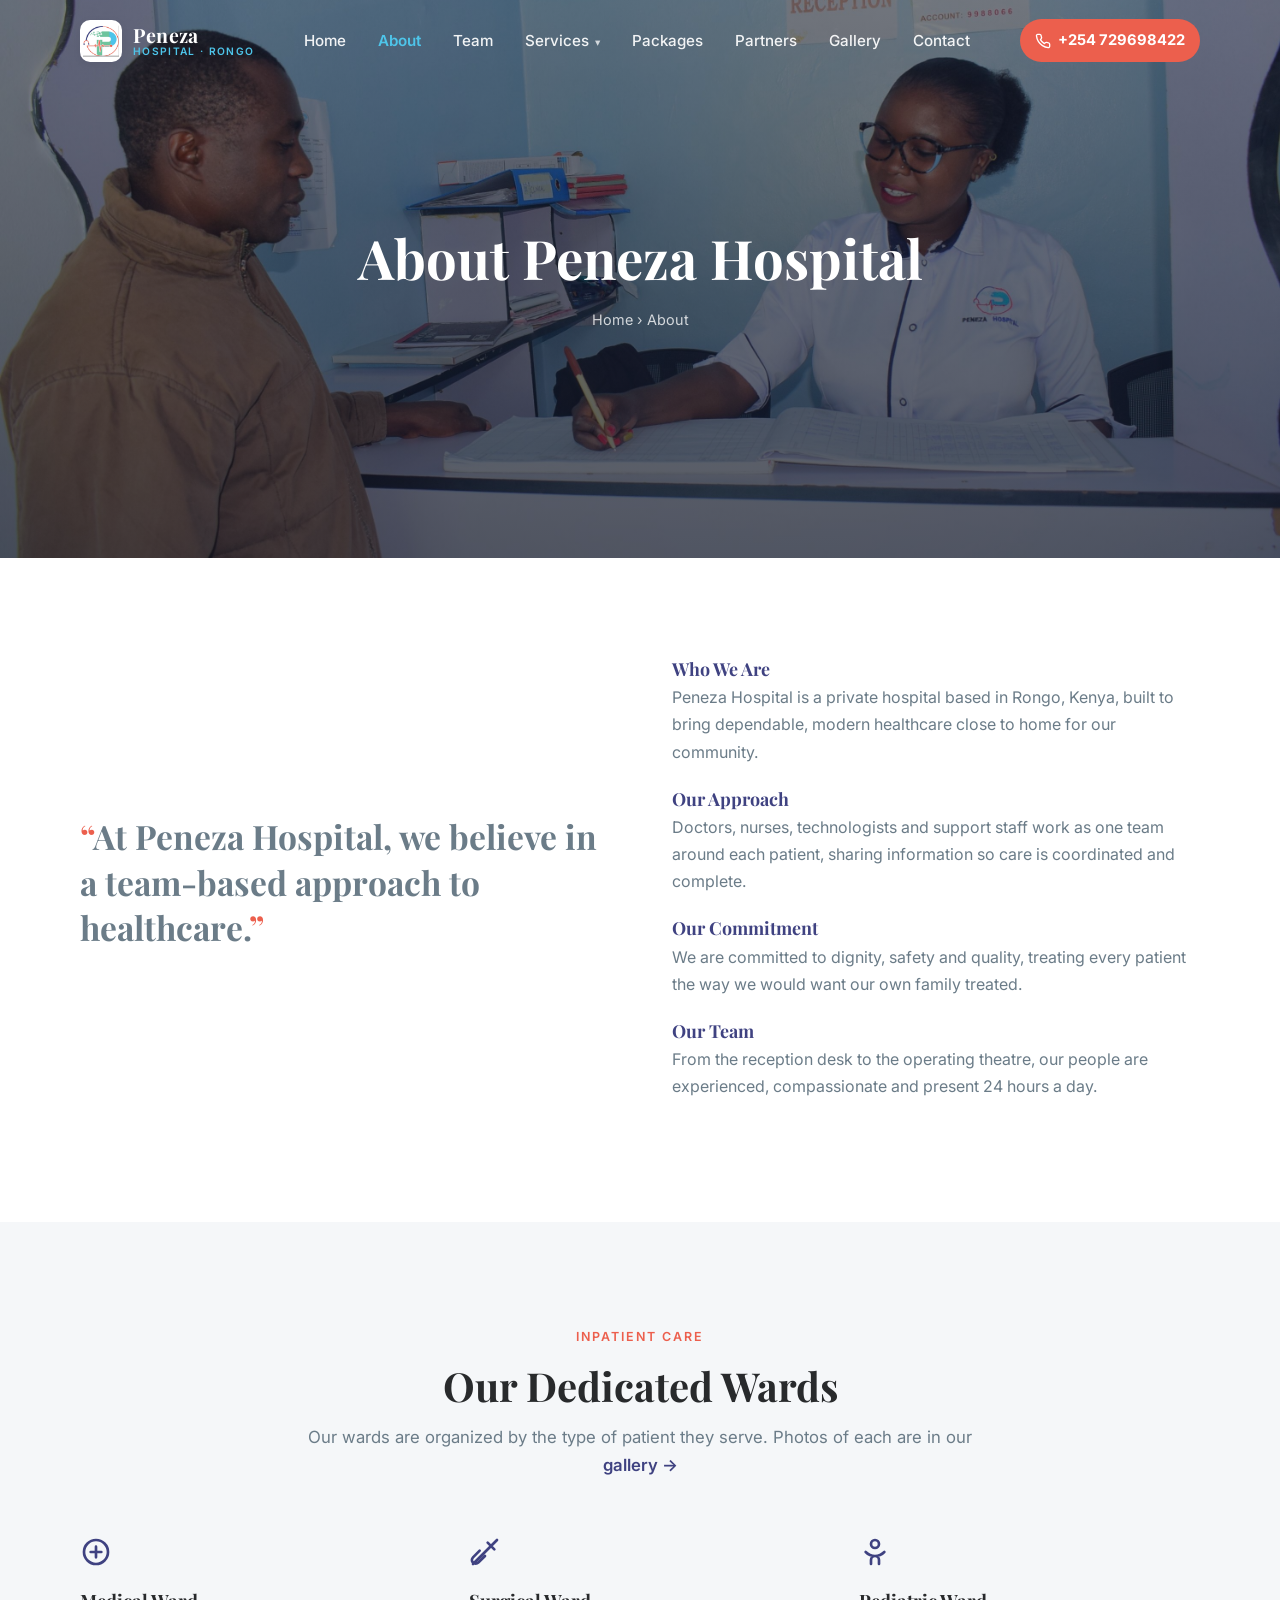
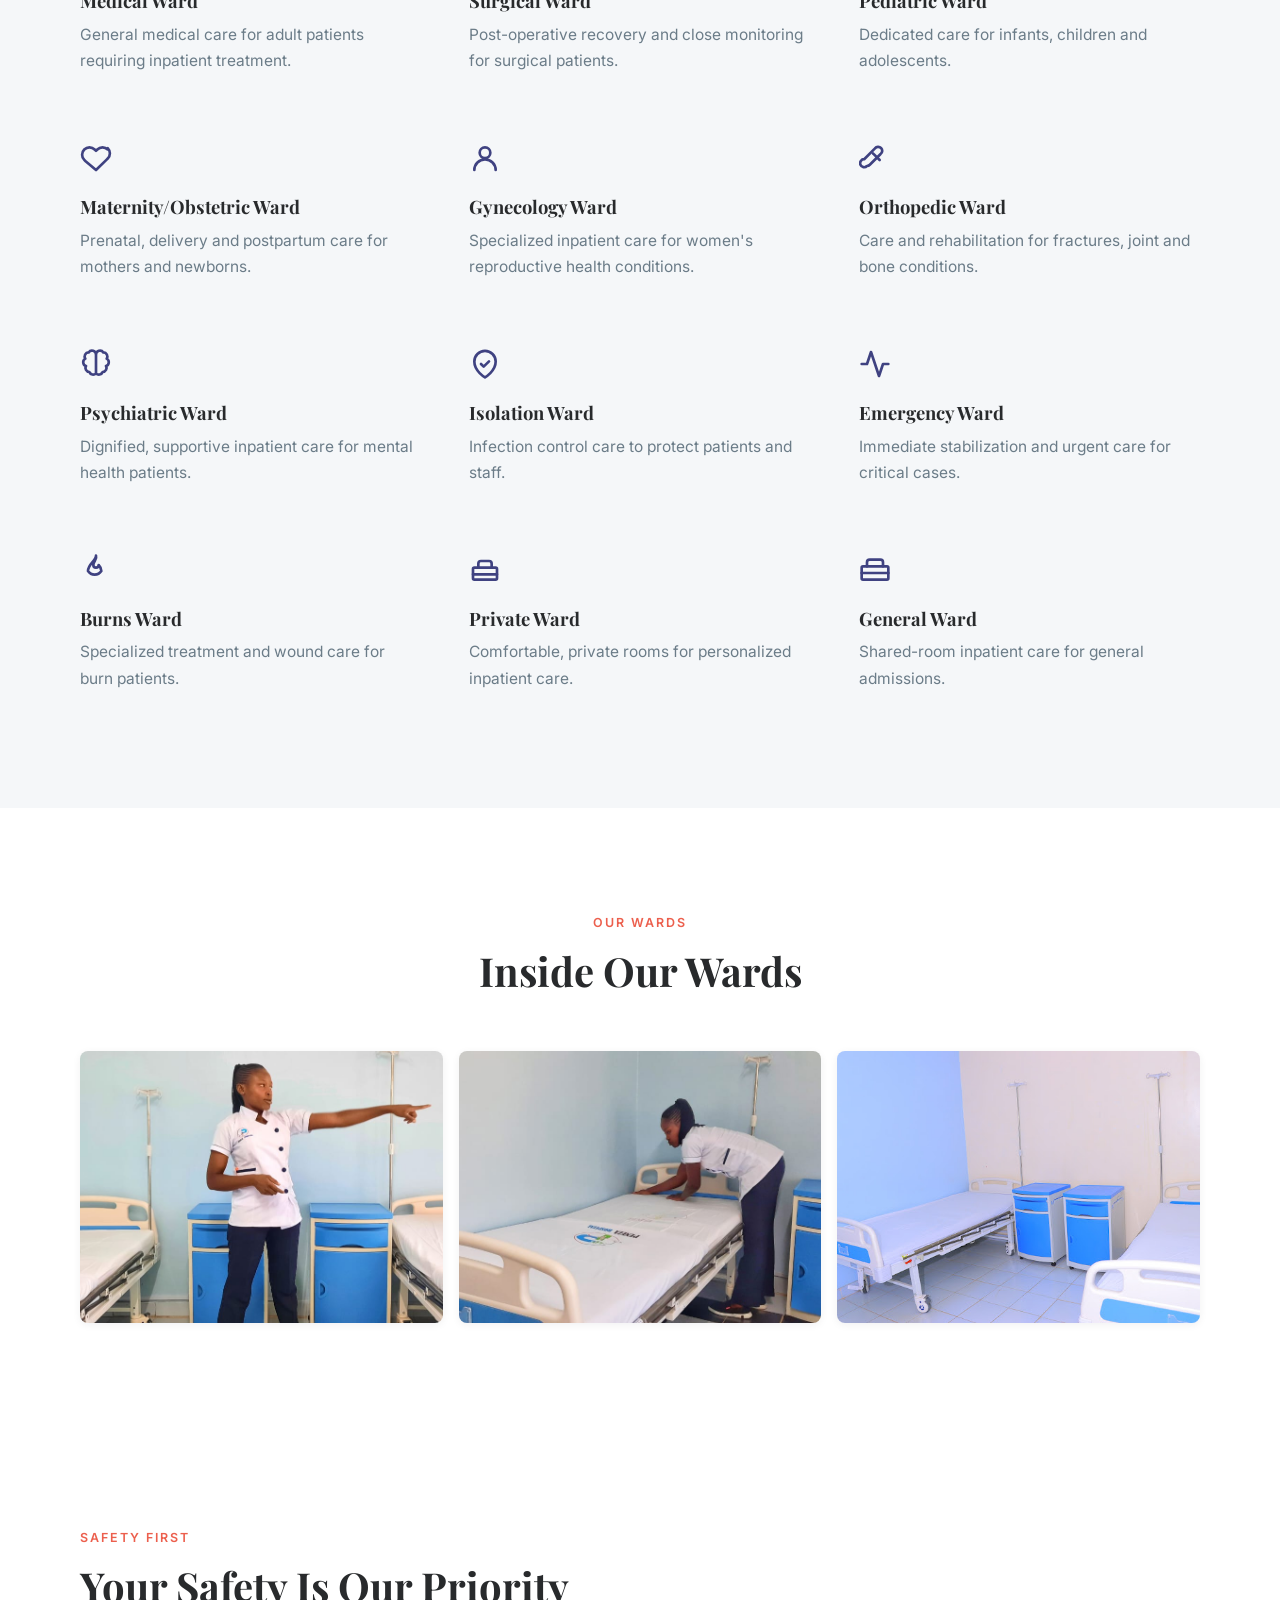
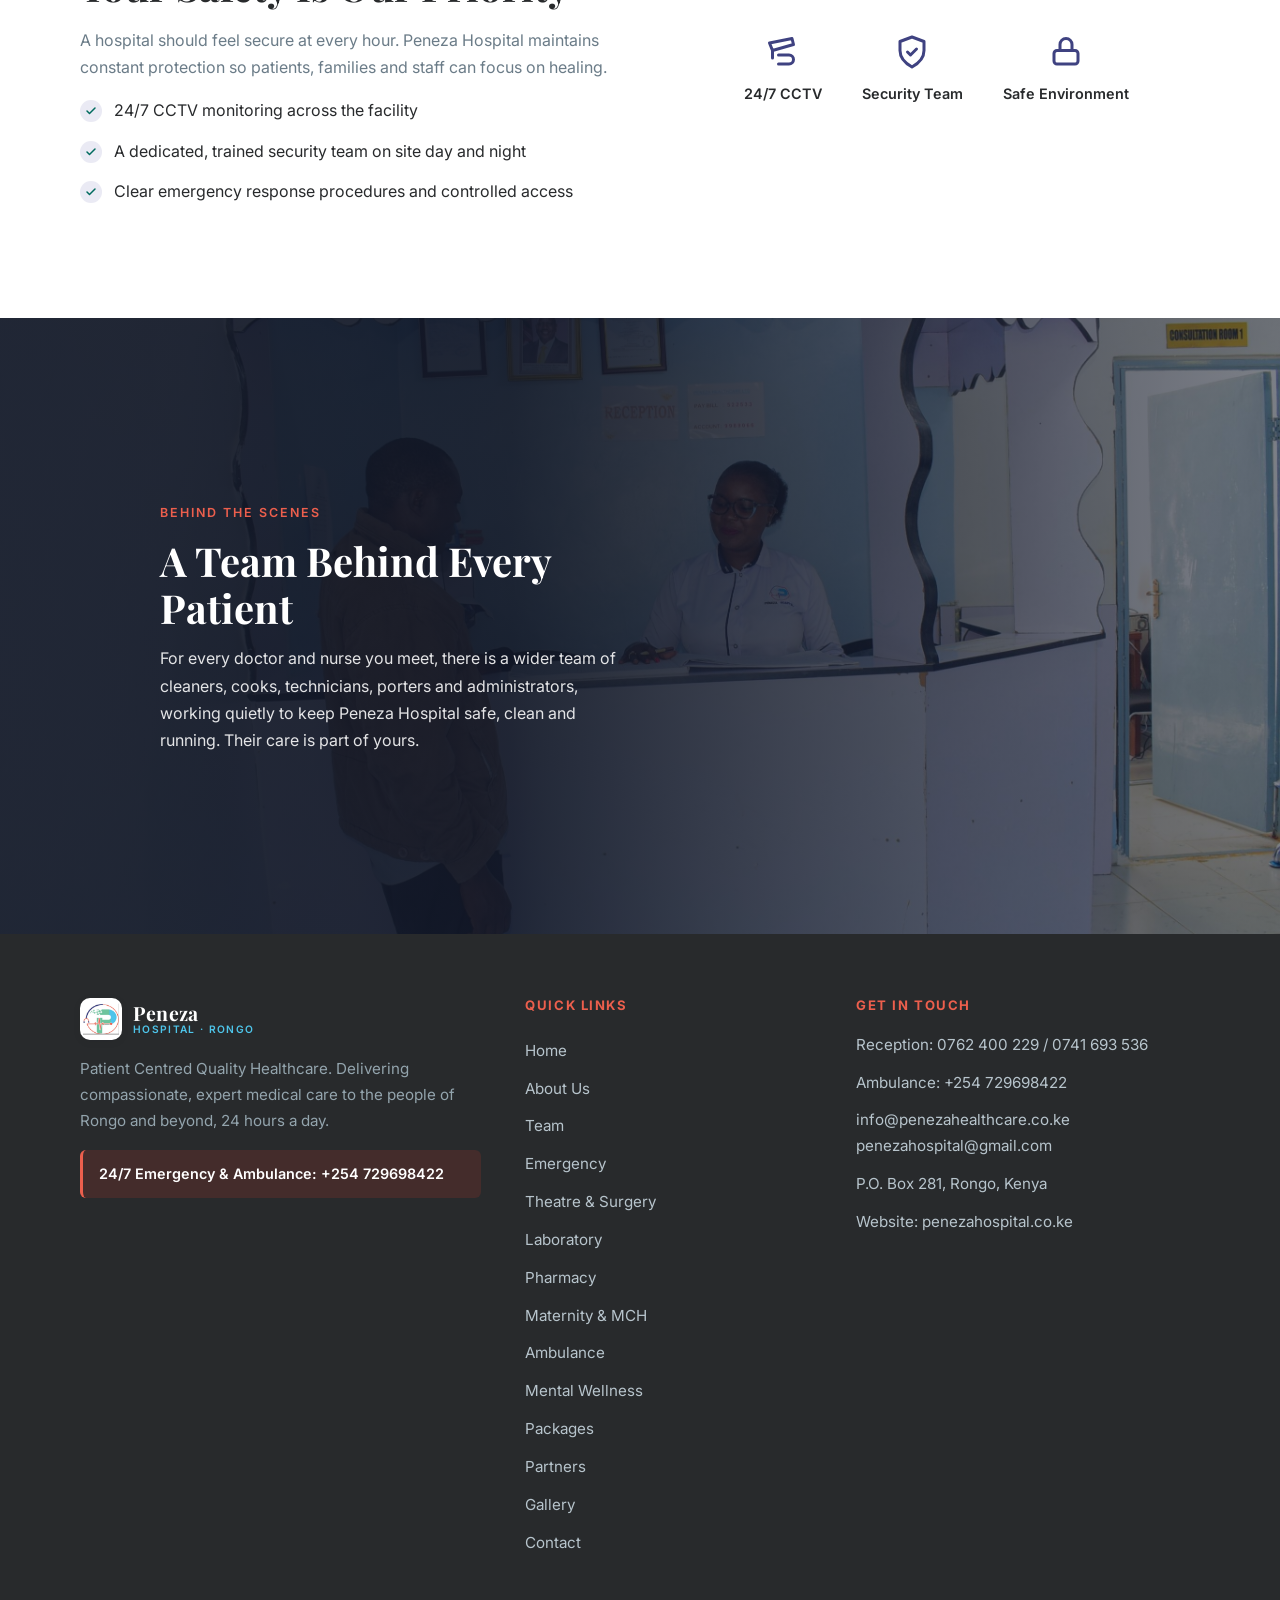
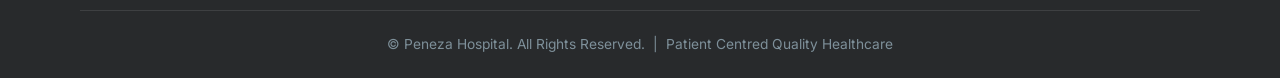
==== commit fc9b7605: "final?" ====
--- a/about.html
+++ b/about.html
@@ -33,7 +33,7 @@
       <li><a class="navlink" href="contact.html">Contact</a></li>
     </ul>
     <div class="nav__actions">
-      <a class="nav__emergency" href="tel:+25472698422"><svg viewBox="0 0 24 24" fill="none" stroke="currentColor" stroke-width="2" stroke-linecap="round" stroke-linejoin="round"><path d="M22 16.9v3a2 2 0 0 1-2.2 2 19.8 19.8 0 0 1-8.6-3 19.5 19.5 0 0 1-6-6 19.8 19.8 0 0 1-3-8.6A2 2 0 0 1 4.1 2h3a2 2 0 0 1 2 1.7c.1 1 .4 1.9.7 2.8a2 2 0 0 1-.5 2.1L8.1 9.9a16 16 0 0 0 6 6l1.3-1.3a2 2 0 0 1 2.1-.5c.9.3 1.8.6 2.8.7a2 2 0 0 1 1.7 2z"/></svg><span>+254 72698422</span></a>
+      <a class="nav__emergency" href="tel:+254729698422"><svg viewBox="0 0 24 24" fill="none" stroke="currentColor" stroke-width="2" stroke-linecap="round" stroke-linejoin="round"><path d="M22 16.9v3a2 2 0 0 1-2.2 2 19.8 19.8 0 0 1-8.6-3 19.5 19.5 0 0 1-6-6 19.8 19.8 0 0 1-3-8.6A2 2 0 0 1 4.1 2h3a2 2 0 0 1 2 1.7c.1 1 .4 1.9.7 2.8a2 2 0 0 1-.5 2.1L8.1 9.9a16 16 0 0 0 6 6l1.3-1.3a2 2 0 0 1 2.1-.5c.9.3 1.8.6 2.8.7a2 2 0 0 1 1.7 2z"/></svg><span>+254 729698422</span></a>
       <button class="hamburger" aria-label="Open menu" aria-expanded="false"><span></span><span></span><span></span></button>
     </div>
   </div>
@@ -48,7 +48,7 @@
   <a href="partners.html">Partners</a>
   <a href="gallery.html">Gallery</a>
   <a href="contact.html">Contact</a>
-  <a class="mm-emergency" href="tel:+25472698422">Emergency: +254 72698422</a>
+  <a class="mm-emergency" href="tel:+254729698422">Emergency: +254 729698422</a>
 </div><header class="hero hero--half">
   <div class="hero__bg" style="background-image:url('images/reception/RECEPTION%202.jpeg')"></div>
   <div class="hero__overlay hero__overlay--dark"></div>
@@ -67,23 +67,8 @@
 </div></div></section>
 <section class="section section--light" id="wards"><div class="container">
   <div class="section-head"><span class="eyebrow">Inpatient Care</span><h2>Our Dedicated Wards</h2>
-  <p>Five wards, each shaped around the people it serves. Photos of each are in our <a href="gallery.html" class="arrow-link" style="font-size:inherit">gallery &rarr;</a></p></div>
-  <div class="grid grid--3"><div class="card spotlight reveal"><span class="card__icon"><svg viewBox="0 0 24 24" fill="none" stroke="currentColor" stroke-width="2" stroke-linecap="round" stroke-linejoin="round"><circle cx="12" cy="8" r="4"/><path d="M4 21a8 8 0 0 1 16 0"/></svg></span>
-      <h3 style="font-size:1.15rem">Female Ward</h3>
-      <span class="role">Women's Wellness Center</span>
-      <p>A private, calm space dedicated to women's medical and recovery needs.</p></div><div class="card spotlight reveal"><span class="card__icon"><svg viewBox="0 0 24 24" fill="none" stroke="currentColor" stroke-width="2" stroke-linecap="round" stroke-linejoin="round"><circle cx="12" cy="8" r="4"/><path d="M4 21a8 8 0 0 1 16 0"/></svg></span>
-      <h3 style="font-size:1.15rem">Male Ward</h3>
-      <span class="role">Men's Health Hub</span>
-      <p>Comfortable inpatient care focused on men's health and recovery.</p></div><div class="card spotlight reveal"><span class="card__icon"><svg viewBox="0 0 24 24" fill="none" stroke="currentColor" stroke-width="2" stroke-linecap="round" stroke-linejoin="round"><circle cx="12" cy="6" r="3"/><path d="M9 21v-3a3 3 0 0 1 6 0v3M5 12c2 2 5 3 7 3s5-1 7-3"/></svg></span>
-      <h3 style="font-size:1.15rem">Paediatric Ward</h3>
-      <span class="role">Rainbow Room</span>
-      <p>A warm, child-friendly ward, supported by the Nyonyesha Foundation.</p></div><div class="card spotlight reveal"><span class="card__icon"><svg viewBox="0 0 24 24" fill="none" stroke="currentColor" stroke-width="2" stroke-linecap="round" stroke-linejoin="round"><path d="M3 21 21 3M14 5l5 5M8 11l-5 5a2.8 2.8 0 0 0 4 4l5-5"/></svg></span>
-      <h3 style="font-size:1.15rem">Surgical Ward</h3>
-      <span class="role">Surgical Recovery Oasis</span>
-      <p>Close monitoring and gentle care through every stage of recovery.</p></div><div class="card spotlight reveal"><span class="card__icon"><svg viewBox="0 0 24 24" fill="none" stroke="currentColor" stroke-width="2" stroke-linecap="round" stroke-linejoin="round"><path d="M20.8 5.6a5.5 5.5 0 0 0-7.8 0L12 6.6l-1-1a5.5 5.5 0 0 0-7.8 7.8l1 1L12 21l7.8-7.6 1-1a5.5 5.5 0 0 0 0-7.8z"/></svg></span>
-      <h3 style="font-size:1.15rem">Maternity Ward</h3>
-      <span class="role">Blooming Nest</span>
-      <p>A nurturing home for mothers and newborns, supported by the Nyonyesha Foundation.</p></div></div>
+  <p>Our wards are organized by the type of patient they serve. Photos of each are in our <a href="gallery.html" class="arrow-link" style="font-size:inherit">gallery &rarr;</a></p></div>
+  <div class="grid grid--3"><div class="card spotlight reveal"><span class="card__icon"><svg viewBox="0 0 24 24" fill="none" stroke="currentColor" stroke-width="2" stroke-linecap="round" stroke-linejoin="round"><circle cx="12" cy="12" r="9"/><path d="M12 8v8M8 12h8"/></svg></span>      <h3 style="font-size:1.15rem">Medical Ward</h3>      <p>General medical care for adult patients requiring inpatient treatment.</p></div><div class="card spotlight reveal"><span class="card__icon"><svg viewBox="0 0 24 24" fill="none" stroke="currentColor" stroke-width="2" stroke-linecap="round" stroke-linejoin="round"><path d="M3 21 21 3M14 5l5 5M8 11l-5 5a2.8 2.8 0 0 0 4 4l5-5"/></svg></span>      <h3 style="font-size:1.15rem">Surgical Ward</h3>      <p>Post-operative recovery and close monitoring for surgical patients.</p></div><div class="card spotlight reveal"><span class="card__icon"><svg viewBox="0 0 24 24" fill="none" stroke="currentColor" stroke-width="2" stroke-linecap="round" stroke-linejoin="round"><circle cx="12" cy="6" r="3"/><path d="M9 21v-3a3 3 0 0 1 6 0v3M5 12c2 2 5 3 7 3s5-1 7-3"/></svg></span>      <h3 style="font-size:1.15rem">Pediatric Ward</h3>      <p>Dedicated care for infants, children and adolescents.</p></div><div class="card spotlight reveal"><span class="card__icon"><svg viewBox="0 0 24 24" fill="none" stroke="currentColor" stroke-width="2" stroke-linecap="round" stroke-linejoin="round"><path d="M20.8 5.6a5.5 5.5 0 0 0-7.8 0L12 6.6l-1-1a5.5 5.5 0 0 0-7.8 7.8l1 1L12 21l7.8-7.6 1-1a5.5 5.5 0 0 0 0-7.8z"/></svg></span>      <h3 style="font-size:1.15rem">Maternity/Obstetric Ward</h3>      <p>Prenatal, delivery and postpartum care for mothers and newborns.</p></div><div class="card spotlight reveal"><span class="card__icon"><svg viewBox="0 0 24 24" fill="none" stroke="currentColor" stroke-width="2" stroke-linecap="round" stroke-linejoin="round"><circle cx="12" cy="8" r="4"/><path d="M4 21a8 8 0 0 1 16 0"/></svg></span>      <h3 style="font-size:1.15rem">Gynecology Ward</h3>      <p>Specialized inpatient care for women's reproductive health conditions.</p></div><div class="card spotlight reveal"><span class="card__icon"><svg viewBox="0 0 24 24" fill="none" stroke="currentColor" stroke-width="2" stroke-linecap="round" stroke-linejoin="round"><path d="M6 18a3 3 0 1 1-2.1-5.1L12 4.8a3 3 0 1 1 4.2 4.2L8.1 17.1A3 3 0 0 1 6 18z"/><path d="m10.5 8.5 5 5"/></svg></span>      <h3 style="font-size:1.15rem">Orthopedic Ward</h3>      <p>Care and rehabilitation for fractures, joint and bone conditions.</p></div><div class="card spotlight reveal"><span class="card__icon"><svg viewBox="0 0 24 24" fill="none" stroke="currentColor" stroke-width="2" stroke-linecap="round" stroke-linejoin="round"><path d="M12 5a3 3 0 0 0-5.5-1.7A3 3 0 0 0 4 8a3 3 0 0 0 .5 5.5A3 3 0 0 0 7 18a3 3 0 0 0 5 1m0-14a3 3 0 0 1 5.5-1.7A3 3 0 0 1 20 8a3 3 0 0 1-.5 5.5A3 3 0 0 1 17 18a3 3 0 0 1-5 1M12 5v14"/></svg></span>      <h3 style="font-size:1.15rem">Psychiatric Ward</h3>      <p>Dignified, supportive inpatient care for mental health patients.</p></div><div class="card spotlight reveal"><span class="card__icon"><svg viewBox="0 0 24 24" fill="none" stroke="currentColor" stroke-width="2" stroke-linecap="round" stroke-linejoin="round"><path d="M12 22s8-4.5 8-11.8A8 8 0 0 0 4 10.2C4 17.5 12 22 12 22z"/><path d="m9 12 2 2 4-4"/></svg></span>      <h3 style="font-size:1.15rem">Isolation Ward</h3>      <p>Infection control care to protect patients and staff.</p></div><div class="card spotlight reveal"><span class="card__icon"><svg viewBox="0 0 24 24" fill="none" stroke="currentColor" stroke-width="2" stroke-linecap="round" stroke-linejoin="round"><path d="M22 12h-4l-3 9L9 3l-3 9H2"/></svg></span>      <h3 style="font-size:1.15rem">Emergency Ward</h3>      <p>Immediate stabilization and urgent care for critical cases.</p></div><div class="card spotlight reveal"><span class="card__icon"><svg viewBox="0 0 24 24" fill="none" stroke="currentColor" stroke-width="2" stroke-linecap="round" stroke-linejoin="round"><path d="M12 2c1 3-2 4-2 7a2 2 0 0 0 4 0c1 1 2 2.5 2 4.5A6 6 0 0 1 6 13.5C6 8 12 6 12 2z"/></svg></span>      <h3 style="font-size:1.15rem">Burns Ward</h3>      <p>Specialized treatment and wound care for burn patients.</p></div><div class="card spotlight reveal"><span class="card__icon"><svg viewBox="0 0 24 24" fill="none" stroke="currentColor" stroke-width="2" stroke-linecap="round" stroke-linejoin="round"><rect x="3" y="11" width="18" height="9" rx="1"/><path d="M3 16h18M7 11V8a2 2 0 0 1 2-2h6a2 2 0 0 1 2 2v3"/></svg></span>      <h3 style="font-size:1.15rem">Private Ward</h3>      <p>Comfortable, private rooms for personalized inpatient care.</p></div><div class="card spotlight reveal"><span class="card__icon"><svg viewBox="0 0 24 24" fill="none" stroke="currentColor" stroke-width="2" stroke-linecap="round" stroke-linejoin="round"><rect x="2" y="10" width="20" height="10" rx="1"/><path d="M2 15h20M6 10V7a2 2 0 0 1 2-2h8a2 2 0 0 1 2 2v3"/></svg></span>      <h3 style="font-size:1.15rem">General Ward</h3>      <p>Shared-room inpatient care for general admissions.</p></div></div>
 </div></section>
 <section class="section"><div class="container">
   <div class="section-head"><span class="eyebrow">Our Wards</span><h2>Inside Our Wards</h2></div>
@@ -120,7 +105,7 @@
           <span class="logo__text"><span class="logo__name">Peneza</span><span class="logo__tag">Hospital · Rongo</span></span>
         </a>
         <p class="footer__tag">Patient Centred Quality Healthcare. Delivering compassionate, expert medical care to the people of Rongo and beyond, 24 hours a day.</p>
-        <div class="footer__emergency">24/7 Emergency &amp; Ambulance: +254 72698422</div>
+        <div class="footer__emergency">24/7 Emergency &amp; Ambulance: +254 729698422</div>
       </div>
       <div>
         <h4>Quick Links</h4>
@@ -145,8 +130,8 @@
         <h4>Get In Touch</h4>
         <div class="footer__contact">
           <p>Reception: <a href="tel:0762400229">0762 400 229</a> / <a href="tel:0741693536">0741 693 536</a></p>
-          <p>Ambulance: <a href="tel:+25472698422">+254 72698422</a> / <a href="tel:+254720475932">+254 720475932</a></p>
-          <p><a href="mailto:info@penezahospital.co.ke">info@penezahospital.co.ke</a></p>
+          <p>Ambulance: <a href="tel:+254729698422">+254 729698422</a></p>
+          <p><a href="mailto:info@penezahealthcare.co.ke">info@penezahealthcare.co.ke</a><br><a href="mailto:penezahospital@gmail.com">penezahospital@gmail.com</a></p>
           <p>P.O. Box 281, Rongo, Kenya</p>
           <p>Website: penezahospital.co.ke</p>
         </div>
--- a/css/styles.css
+++ b/css/styles.css
@@ -5,23 +5,27 @@
 
 /* ---------- Design Tokens ---------- */
 :root {
-  --teal:        #006B5E;
-  --teal-dark:   #02564B;
-  --teal-light:  #E6F0EE;
-  --gold:        #E8A838;
-  --gold-dark:   #C98E26;
-  --dark:        #1A2E3B;
-  --dark-90:     rgba(26, 46, 59, 0.90);
+  --teal:        #3F4281;
+  --teal-dark:   #2C2E5C;
+  --teal-light:  #EAEAF4;
+  --gold:        #EC5F4D;
+  --gold-dark:   #D1442F;
+  --dark:        #282A2C;
+  --dark-90:     rgba(40, 42, 44, 0.90);
   --light-bg:    #F5F7F9;
   --white:       #FFFFFF;
   --muted:       #6B7C88;
   --border:      #E2E8ED;
-  --red:         #C0392B;
-  --red-dark:    #A2301F;
-
-  --shadow-sm:   0 2px 8px rgba(26, 46, 59, 0.06);
-  --shadow-md:   0 6px 24px rgba(26, 46, 59, 0.10);
-  --shadow-lg:   0 14px 44px rgba(26, 46, 59, 0.16);
+  --red:         #EC5F4D;
+  --lightblue:   #4EC5EA;
+  --lightblue-dark: #2FA6CB;
+  --red-dark:    #C33823;
+  --green:       #6FC59E;
+  --green-dark:  #55A47F;
+
+  --shadow-sm:   0 2px 8px rgba(17, 23, 38, 0.06);
+  --shadow-md:   0 6px 24px rgba(17, 23, 38, 0.10);
+  --shadow-lg:   0 14px 44px rgba(17, 23, 38, 0.16);
 
   --radius:      8px;
   --radius-lg:   14px;
@@ -101,7 +105,7 @@
   white-space: nowrap; line-height: 1;
 }
 .btn:focus-visible { outline: 3px solid var(--gold); outline-offset: 3px; }
-.btn--gold  { background: var(--gold); color: var(--dark); }
+.btn--gold  { background: var(--gold); color: var(--white); }
 .btn--gold:hover { background: var(--gold-dark); transform: translateY(-2px); box-shadow: var(--shadow-md); }
 .btn--teal  { background: var(--teal); color: var(--white); }
 .btn--teal:hover { background: var(--teal-dark); transform: translateY(-2px); box-shadow: var(--shadow-md); }
@@ -215,8 +219,8 @@
 .hero--half { min-height: 62vh; }
 .hero__bg { position: absolute; inset: 0; background-size: cover; background-position: center; z-index: 0; }
 .hero__overlay { position: absolute; inset: 0; z-index: 1; }
-.hero__overlay--dark { background: linear-gradient(180deg, rgba(26,46,59,0.55), rgba(26,46,59,0.72)); }
-.hero__overlay--teal { background: linear-gradient(180deg, rgba(0,107,94,0.62), rgba(2,40,35,0.80)); }
+.hero__overlay--dark { background: linear-gradient(180deg, rgba(17,23,38,0.55), rgba(17,23,38,0.72)); }
+.hero__overlay--teal { background: linear-gradient(180deg, rgba(33,49,107,0.62), rgba(10,16,40,0.82)); }
 .hero__overlay--red  { background: linear-gradient(180deg, rgba(120,30,22,0.55), rgba(80,18,12,0.80)); }
 .hero__content { position: relative; z-index: 2; width: 100%; }
 .hero__content .container { max-width: 880px; }
@@ -299,7 +303,7 @@
 .ward-card { position: relative; border-radius: var(--radius); overflow: hidden; box-shadow: var(--shadow-sm); scroll-snap-align: start; transition: transform var(--t-base), box-shadow var(--t-base); }
 .ward-card:hover { transform: scale(1.02); box-shadow: var(--shadow-md); }
 .ward-card img { width: 100%; aspect-ratio: 3/4; object-fit: cover; }
-.ward-card__cap { position: absolute; inset: auto 0 0 0; padding: 40px 18px 18px; background: linear-gradient(180deg, transparent, rgba(26,46,59,0.92)); color: var(--white); }
+.ward-card__cap { position: absolute; inset: auto 0 0 0; padding: 40px 18px 18px; background: linear-gradient(180deg, transparent, rgba(17,23,38,0.92)); color: var(--white); }
 .ward-card__cap .name { font-family: var(--ff-head); font-weight: 700; font-size: 1.1rem; }
 .ward-card__cap .sub { font-size: 0.82rem; color: var(--gold); }
 
@@ -329,7 +333,7 @@
 .feature-banner { position: relative; color: var(--white); border-radius: var(--radius-lg); overflow: hidden; }
 .feature-banner__media { position: absolute; inset: 0; }
 .feature-banner__media img { width: 100%; height: 100%; object-fit: cover; }
-.feature-banner__overlay { position: absolute; inset: 0; background: linear-gradient(90deg, rgba(26,46,59,0.92) 40%, rgba(26,46,59,0.55)); }
+.feature-banner__overlay { position: absolute; inset: 0; background: linear-gradient(90deg, rgba(17,23,38,0.92) 40%, rgba(17,23,38,0.55)); }
 .feature-banner__inner { position: relative; z-index: 2; padding: clamp(40px, 7vw, 80px); max-width: 620px; }
 .feature-banner h2 { color: var(--white); margin-bottom: 14px; }
 .feature-banner p { color: rgba(255,255,255,0.88); }
@@ -376,8 +380,8 @@
 .gallery-item { break-inside: avoid; margin-bottom: 14px; position: relative; border-radius: var(--radius); overflow: hidden; cursor: pointer; box-shadow: var(--shadow-sm); }
 .gallery-item img { width: 100%; transition: transform var(--t-base); }
 .gallery-item:hover img { transform: scale(1.05); }
-.gallery-item__cap { position: absolute; inset: 0; background: rgba(0,107,94,0.0); display: flex; align-items: flex-end; padding: 16px; opacity: 0; transition: opacity var(--t-base), background var(--t-base); }
-.gallery-item:hover .gallery-item__cap { opacity: 1; background: linear-gradient(180deg, transparent, rgba(0,107,94,0.85)); }
+.gallery-item__cap { position: absolute; inset: 0; background: rgba(33,49,107,0.0); display: flex; align-items: flex-end; padding: 16px; opacity: 0; transition: opacity var(--t-base), background var(--t-base); }
+.gallery-item:hover .gallery-item__cap { opacity: 1; background: linear-gradient(180deg, transparent, rgba(33,49,107,0.85)); }
 .gallery-item__cap span { color: var(--white); font-weight: 600; font-size: 0.85rem; letter-spacing: 0.08em; text-transform: uppercase; }
 .gallery-item.hide { display: none; }
 
@@ -525,15 +529,15 @@
 @keyframes eyebrowShine { to { background-position: 220% center; } }
 
 /* --- Aurora hero (photo-less pages: mental wellness, packages, contact) --- */
-.hero--aurora { background: #0C1A20; overflow: hidden; }
+.hero--aurora { background: #0B1022; overflow: hidden; }
 .hero--aurora .hero__aurora {
   position: absolute; inset: -25%; z-index: 0;
   filter: blur(46px) saturate(125%);
   background:
-    radial-gradient(38% 46% at 18% 28%, rgba(0,140,122,0.85), transparent 70%),
-    radial-gradient(42% 52% at 78% 22%, rgba(232,168,56,0.45), transparent 72%),
-    radial-gradient(48% 58% at 62% 78%, rgba(0,107,94,0.95), transparent 72%),
-    radial-gradient(40% 50% at 28% 82%, rgba(13,32,42,0.95), transparent 70%);
+    radial-gradient(38% 46% at 18% 28%, rgba(33,49,107,0.90), transparent 70%),
+    radial-gradient(42% 52% at 78% 22%, rgba(53,182,232,0.50), transparent 72%),
+    radial-gradient(48% 58% at 62% 78%, rgba(33,49,107,0.95), transparent 72%),
+    radial-gradient(40% 50% at 28% 82%, rgba(10,14,28,0.95), transparent 70%);
   background-repeat: no-repeat;
   animation: auroraDrift 22s ease-in-out infinite alternate;
 }
@@ -542,7 +546,7 @@
   50%  { transform: translate3d(3%, 2%,0) scale(1.14) rotate(2deg); }
   100% { transform: translate3d(-2%,3%,0) scale(1.07) rotate(-1deg); }
 }
-.hero__overlay--aurora { background: linear-gradient(180deg, rgba(10,20,26,0.34), rgba(10,20,26,0.62)); }
+.hero__overlay--aurora { background: linear-gradient(180deg, rgba(10,14,28,0.36), rgba(10,14,28,0.64)); }
 .hero--aurora::after { /* fine grain to avoid banding */
   content:""; position:absolute; inset:0; z-index:1; pointer-events:none; opacity:0.5; mix-blend-mode:overlay;
   background-image:url("data:image/svg+xml,%3Csvg xmlns='http://www.w3.org/2000/svg' width='120' height='120'%3E%3Cfilter id='n'%3E%3CfeTurbulence type='fractalNoise' baseFrequency='0.9' numOctaves='2'/%3E%3C/filter%3E%3Crect width='120' height='120' filter='url(%23n)' opacity='0.5'/%3E%3C/svg%3E");
@@ -572,14 +576,14 @@
 .spotlight { position: relative; overflow: hidden; }
 .spotlight::before {
   content: ""; position: absolute; inset: 0; z-index: 0; pointer-events: none; opacity: 0;
-  background: radial-gradient(220px circle at var(--mx,50%) var(--my,50%), rgba(0,107,94,0.10), transparent 60%);
+  background: radial-gradient(220px circle at var(--mx,50%) var(--my,50%), rgba(33,49,107,0.10), transparent 60%);
   transition: opacity .3s ease;
 }
 .spotlight:hover::before { opacity: 1; }
 .spotlight > * { position: relative; z-index: 1; }
 
 /* --- Aurora-tinted banner replacement for photo feature banners --- */
-.aurora-banner { position: relative; overflow: hidden; color: var(--white); border-radius: 0; background: #0C1A20; }
+.aurora-banner { position: relative; overflow: hidden; color: var(--white); border-radius: 0; background: #0B1022; }
 .aurora-banner .hero__aurora { filter: blur(54px) saturate(120%); }
 .aurora-banner__inner { position: relative; z-index: 2; max-width: 640px; padding: clamp(40px,7vw,80px); }
 .aurora-banner h2 { color: var(--white); margin-bottom: 14px; }
@@ -692,3 +696,15 @@
 .photo-strip { display: grid; grid-template-columns: repeat(auto-fit, minmax(230px, 1fr)); gap: 16px; }
 .photo-strip img { width: 100%; aspect-ratio: 4 / 3; object-fit: cover; border-radius: var(--radius); box-shadow: var(--shadow-sm); display: block; transition: transform var(--t-base); }
 .photo-strip img:hover { transform: scale(1.02); }
+
+
+/* ============================================================
+   LOGO COLOUR ACCENTS — red on light, light blue on dark
+   ============================================================ */
+.section--teal .eyebrow, .section--dark .eyebrow, .aurora-banner .eyebrow {
+  -webkit-text-fill-color: var(--lightblue); color: var(--lightblue);
+}
+.logo__tag { color: var(--lightblue); }
+.nav__links a.navlink:hover, .nav__links a.navlink.active { color: var(--lightblue); }
+.section--teal .arrow-link, .section--dark .arrow-link, .aurora-banner .arrow-link { color: var(--lightblue); }
+.btn--white { color: var(--teal); }
